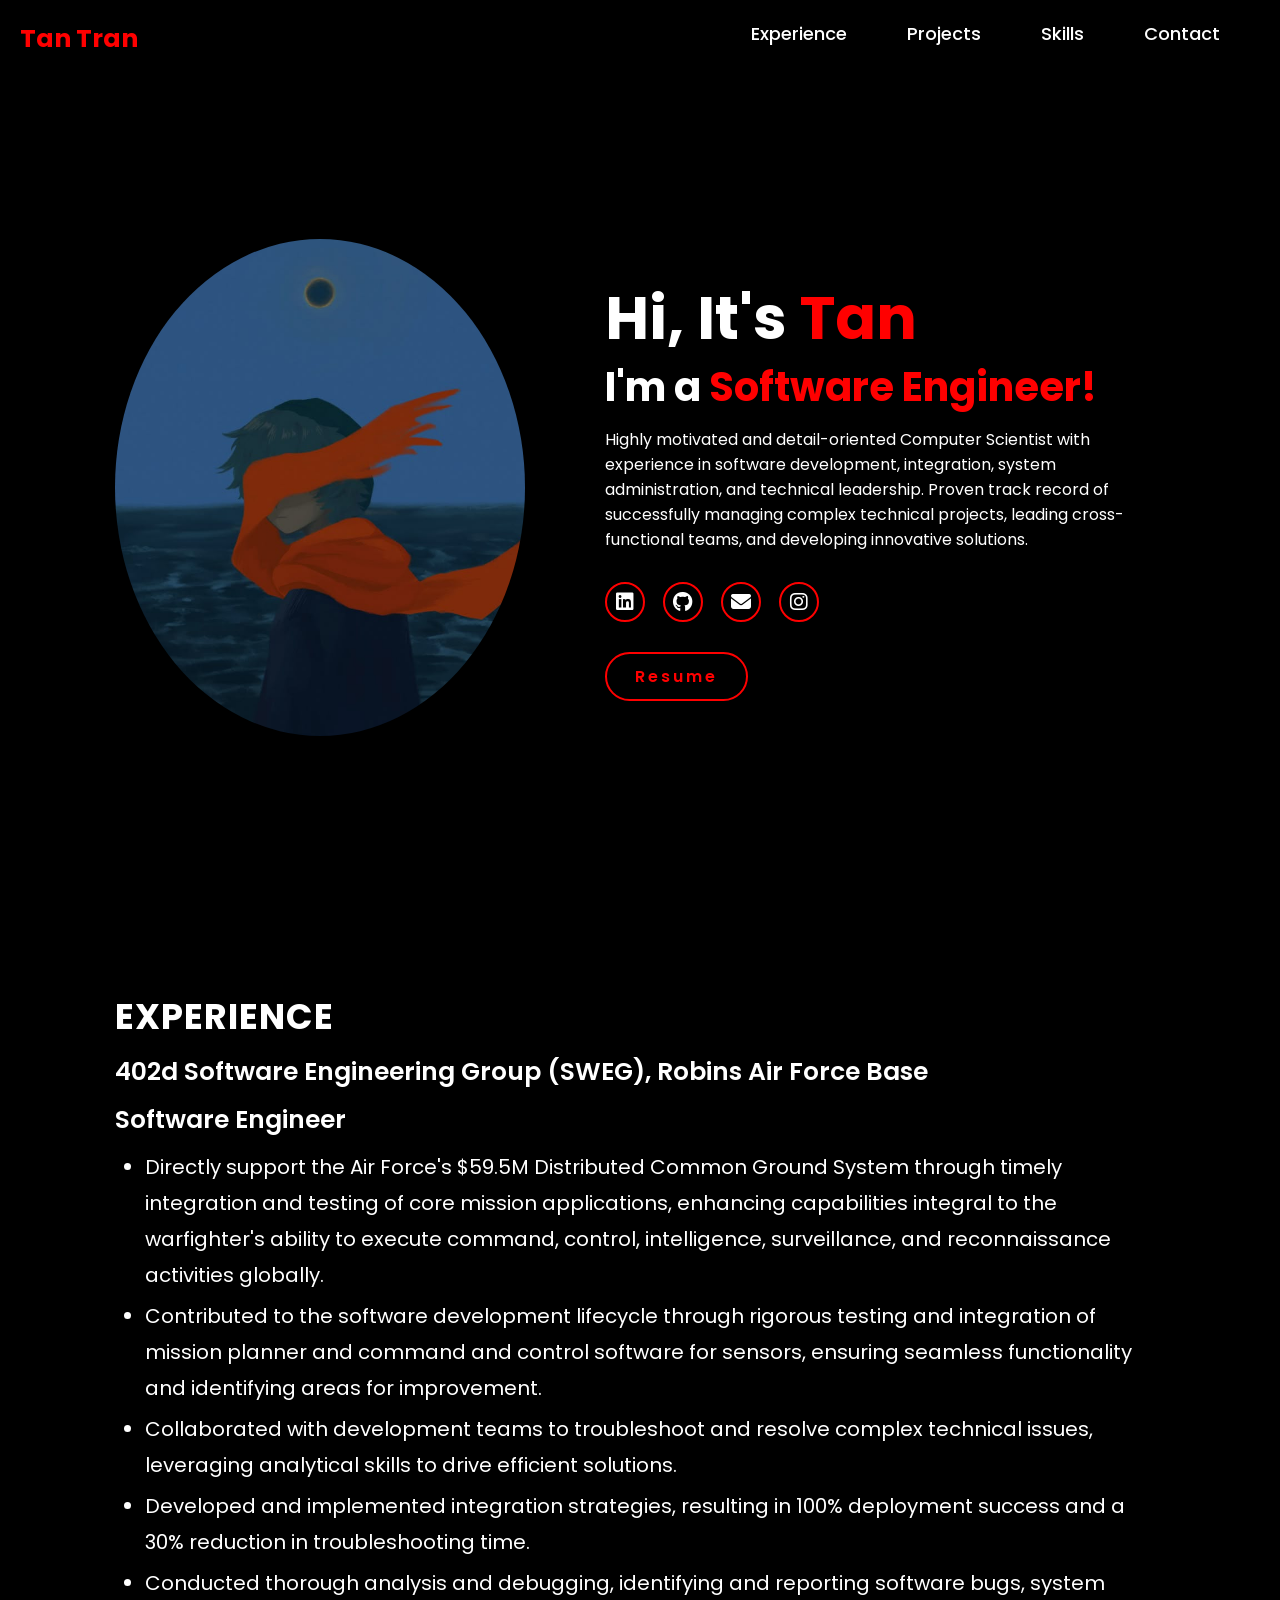
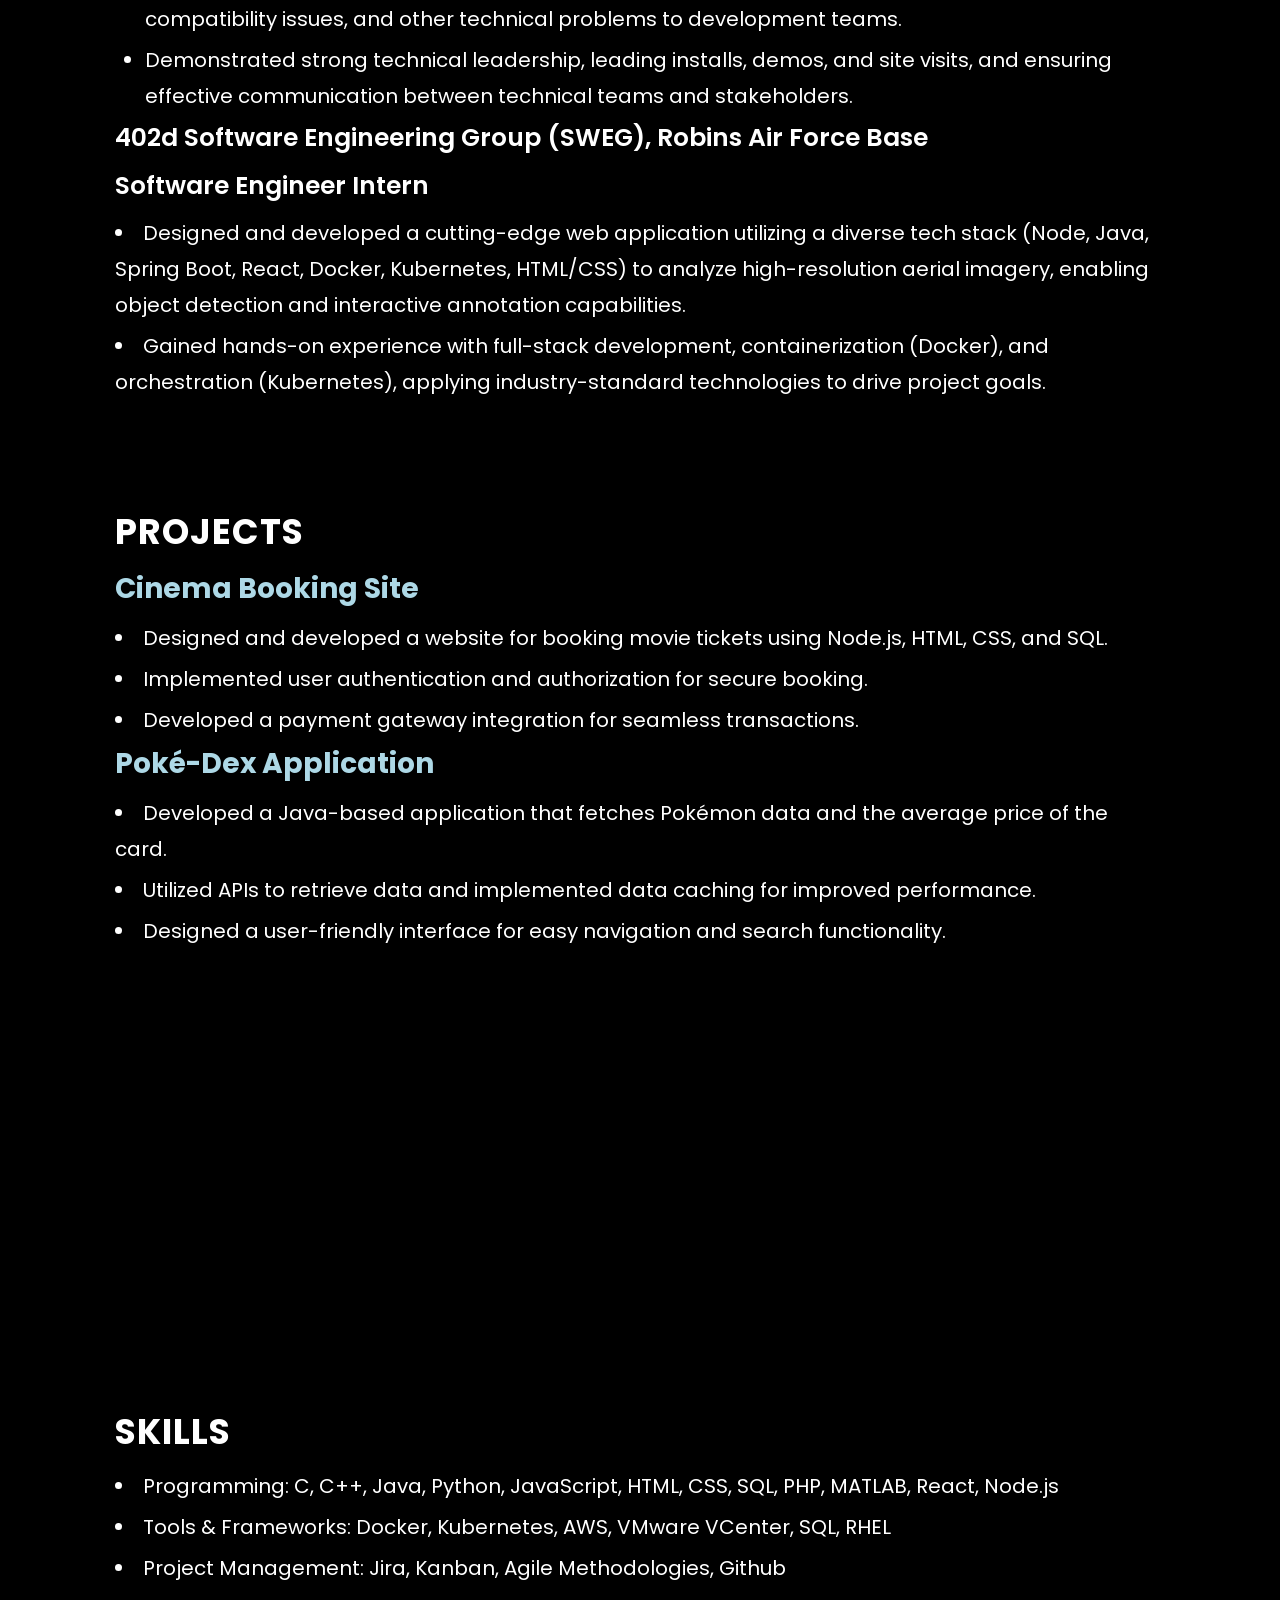
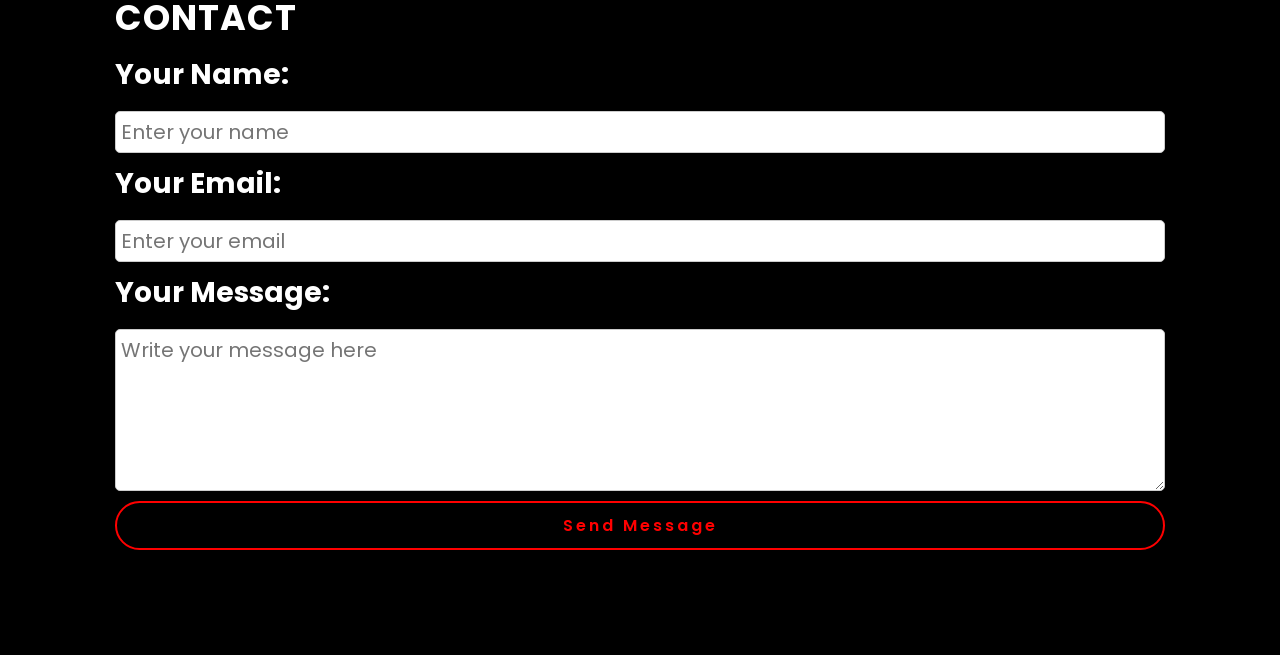
==== index.html @ bfe59639 "Initial commit" ====
<!DOCTYPE html>
<html lang="en">
    <head>
        <meta charset="UTF-8">
        <meta name="viewport" content ="width=device-width, initial-scale=1.0">
        <link rel="stylesheet" href="https://cdnjs.cloudflare.com/ajax/libs/font-awesome/6.5.2/css/all.min.css">
        <link rel="stylesheet" href="style.css">
        <title>Portfolio Website</title>
    </head>
    <body>
        <header>
            <a href="#" class="logo">Tan Tran</a>

            <nav>
                <!--<a href="#home" > Home</a> --> <!-- Home link is not needed as it is the default section -->
                <a href="#experience"  > Experience</a>
                <a href="#projects"  > Projects</a>
                <a href="#skills"  > Skills</a>
                <a href="#skills" > Contact</a> <!-- updated href to point to skills. Change back to contact if you need to go to another page for contact.-->
            </nav>
        </header>
        <section id="home" class="home">
            <!--<div id="logo" class="logo">Tan Tran</div> Separate logo -->
            <div class="home-img">
                <img src="main.jpg" alt="">
            </div>
            <div class="home-content">
                <h1>Hi, It's <span>Tan</span></h1>
                <h3 class="typing-text">I'm a <span></span></h3>
                <p>Highly motivated and detail-oriented Computer Scientist with experience in software development, integration, system administration, and technical 
                    leadership. Proven track record of successfully managing complex technical projects, leading cross-functional teams, and developing 
                    innovative solutions.</p>
                <div class="social-icons">
                    <a href="https://www.linkedin.com/in/tan-tran-65a71a210/" target="_blank"><i class="fa-brands fa-linkedin"></i></a>
                    <a href="https://github.com/Eightoo" target="_blank"><i class="fa-brands fa-github"></i></a>
                    <a href="mailto:ttran6487@gmail.com?subject=Contact%20Me&body=Hi%20Tan,%20I%20would%20like%20to%20connect%20with%20you."><i class="fa-solid fa-envelope"></i></a>
                    <a href="https://www.instagram.com/tantan8o/"><i class="fa-brands fa-instagram"></i></a>
                </div>
                <a href="#C:\Users\Tan\Documents\Projects\website\tanResumeJuly2025.pdf" class="btn" download="tanResumeJuly2025.pdf">Resume</a>
            </div>
        </section>

        <section id="experience">
            <h2>Experience</h2>
            <h4>402d Software Engineering Group (SWEG), Robins Air Force Base</h4>
            <h4>Software Engineer</h4>
            <ul>
                <li>Directly support the Air Force's $59.5M Distributed Common Ground System through timely integration and 
                testing of core mission applications, enhancing capabilities integral to the warfighter's ability to execute 
                command, control, intelligence, surveillance, and reconnaissance activities globally.</li>
                <li>Contributed to the software development lifecycle through rigorous testing and integration of mission planner and command and control software for sensors, ensuring seamless functionality and identifying areas for improvement.</li>
                <li>Collaborated with development teams to troubleshoot and resolve complex technical issues, leveraging analytical skills to drive efficient solutions.</li>
                <li>Developed and implemented integration strategies, resulting in 100% deployment success and a 30% reduction in troubleshooting time. </li>
                <li>Conducted thorough analysis and debugging, identifying and reporting software bugs, system compatibility issues, and other technical problems to development teams.</li>
                <li>Demonstrated strong technical leadership, leading installs, demos, and site visits, and ensuring effective communication between technical teams and stakeholders.</li>
            </ul>
            <h4> 402d Software Engineering Group (SWEG), Robins Air Force Base</h4>
            <h4>Software Engineer Intern</h4>
            <u1>
                <li>Designed and developed a cutting-edge web application utilizing a diverse tech stack (Node, Java, Spring Boot, React, Docker, Kubernetes, HTML/CSS) to analyze high-resolution aerial imagery, enabling object detection and interactive annotation capabilities.</li>
                <!--<li>Implemented features for user interaction, including annotations, marks, and drawings, enhancing the application's functionality and user experience.</li> -->
                <li>Gained hands-on experience with full-stack development, containerization (Docker), and orchestration (Kubernetes), applying industry-standard technologies to drive project goals.</li>
            </u1>
        </section>
        
        <section id="projects">
            <h2>Projects</h2>
            <h4>Cinema Booking Site</h4>
            <u1>
                <li>Designed and developed a website for booking movie tickets using Node.js, HTML, CSS, and SQL.</li>
                <li>Implemented user authentication and authorization for secure booking.</li>
                <li>Developed a payment gateway integration for seamless transactions.</li>
            </u1>

            <h4>Poké-Dex Application</h4>
            <u1>
                <li>Developed a Java-based application that fetches Pokémon data and the average price of the card.</li>
                <li>Utilized APIs to retrieve data and implemented data caching for improved performance.</li>
                <li>Designed a user-friendly interface for easy navigation and search functionality.</li>
            </u1>

        </section>
        
        <section id="skills">
            <h2>Skills</h2>
            <u1>
                <li>Programming: C, C++, Java, Python, JavaScript, HTML, CSS, SQL, PHP, MATLAB, React, Node.js </li>
                <li>Tools & Frameworks: Docker, Kubernetes, AWS, VMware VCenter, SQL, RHEL</li>
                <li>Project Management: Jira, Kanban, Agile Methodologies, Github</li>
            </u1>
            <h2>Contact</h2>
                <form action="https://formspree.io/f/mnnzqzod" method="POST"> <!-- Replace with your Formspree form ID -->
                    <label for="name">Your Name:</label>
                    <input type="text" id="name" name="name" placeholder="Enter your name" required>
            
                    <label for="email">Your Email:</label>
                    <input type="email" id="email" name="email" placeholder="Enter your email" required>
            
                    <label for="message">Your Message:</label>
                    <textarea id="message" name="message" placeholder="Write your message here" rows="5" required></textarea>
            
                    <button type="submit" class="btn">Send Message</button>
                </form>
        </section>

    </body>
</html>
---- style.css ----
@import url('https://fonts.googleapis.com/css2?family=Poppins%3Awght%40100%3B200%3B300%3B400%3B500%3B600&display=swap%27%29%3B');

*{
    margin: 0;
    padding: 0;
    box-sizing: border-box;
    text-decoration: none;
    border: none;
    outline: none;
    font-family: 'Poppins', sans-serif;
}

html{
    font-size: 62.5%;
    scroll-behavior: smooth;
}

body{
    width: 100%;
    height: 100vh;
    overflow-x: hidden;
    background-color: black;
    color:white;
}

header{
    margin-top: 20px;
    position: static;
    top: 0;
    left: 0;
    width: 100%;
    padding: 1rem 9%;
    background-color: transparent;
    filter:drop-shadow(10px);
    display:flex;
    justify-content: space-between;
    align-items: center;
    z-index: 100;
}

.logo{
    font-size: 3rem;
    color: red;
    font-weight: 800;
    cursor: pointer;
    transition: 0.5s ease;
}

.logo:hover{
    transform: scale(1.1);
}

nav {
    position: absolute; /* Positions the nav relative to the page */
    top: 20px; /* Adjusts the vertical position */
    right: 20px; /* Moves the nav to the right of the screen */
    display: flex; /* Aligns navigation links horizontally */
    gap: 2rem; /* Adds spacing between navigation links */
    z-index: 100; /* Ensures the nav stays above other elements */
}


nav a{
    font-size: 1.8rem;
    color: white;
    margin-right: 4rem;
    font-weight: 500;
    transition: 0.3s ease;
    border-bottom: 3px solid transparent;
}

nav a:hover, 
nav a.active{
    color: red;
    border-bottom: 3px solid red;
}

@media(max-width:995px){
    nav{
        position: absolute;;
        display: none;
        top: 0%;
        right: 0;
        width: 40%;
        border-left: 3px solid red;
        border-bottom: 3px solid red;
        border-bottom-left-radius: 2rem;
        padding: 1rem;
        background-color: black;
        border-top: 0.1rem solid black;
    }
    nav.active{
        display:block;
    }

    nav a{
        display:block;
        font-size: 2rem;
        margin: 3rem 0;
    }

    nav a:hover,
    nav a.active{
        padding: 1rem;
        border-radius: 0.5rem;
        border-bottom: 0.5rem solid red;
    }
}

section{
    min-height: 100vh;
    padding: 5rem 9% 5rem;
}

.home {
    display: flex;
    justify-content: center;
    align-items: center;
    gap: 8rem;
    background-color: black;
}

.home .home-content h1{
    font-size: 6rem;
    font-weight: 700;
    line-height: 1.3;
}

span {
    color: red;
}

.home-content h3{
    font-size: 4rem;
    margin-bottom: 1rem;
    font-weight: 700;
}


.home-content p{
    font-size: 1.6rem;
}

.home-img {
    border-radius: 50%;
}

.home-img img{
    position: relative;
    width: 32vw;
    border-radius: 50%;
    box-shadow: red;
    cursor: pointer;
    transition: 0.2s linear;
}

.home-img img:hover{
    
    /*transform: scale(1.1);*/
    font-size: 1.8rem;
    font-weight: 500;
}

.social-icons a{
    display: inline-flex;
    justify-content: center;
    align-items: center;
    width: 4rem;
    height: 4rem;
    background-color: transparent;
    border:0.2rem solid red;
    font-size: 2rem;
    border-radius: 50%;
    margin: 3rem 1.5rem 3rem 0;
    transition: 0.3s ease;
    color: white;
}

.social-icons a:hover{
    color: black;
    transform: scale(1.3) translateY(-5px);
    background-color: red;
    box-shadow: 0 0 25px red;
}

.btn {
    display: inline-block;
    padding: 1rem 2.8rem;
    background-color: black;
    border-radius: 4rem;
    font-size: 1.6rem;
    color: red;
    letter-spacing: 0.3rem;
    font-weight: 600;
    border: 2px solid;
    transition: 0.3s ease;
    cursor: pointer;
}

.btn:hover{
    background-color: red;
    color: black;
    transform: scale3d(1.03);
    box-shadow: 0 0 25px red;
}

.typing-text {
    font-size: 34px;
    font-weight: 600;
    min-width: 280px;
}

.typing-text span{
    position: relative;
}

.typing-text span::before{
    content: "Software Engineer!";
    color: red;
    animation: words 20s infinite;
}

.typing-text span::after{
    content: "";
    background-color: black;
    position: absolute;
    width: calc(100% + 8px);
    height: 100%;
    border-left: 3px solid black;
    right: -8;
    animation: cursor 0.6s infinite;
}

@keyframes cursor{
    to{
        border-left: 3px solid red;
    }
}

@keyframes words{
    0%, 25%{
        content: "Software Engineer!";
    }
    26%, 50%{
        content: "Software Integrator!";
    }
    51%, 75%{
        content: "Test Operator!";
    }
    76%, 100%{
        content: "System administrator!";
    }
}

@media (max-width: 1000px){
    .home {
        gap: 4rem;
    }
}

@media(max-width:995px){
    .home{
        flex-direction: column;
        margin: 5rem 4rem;
    }

    .home .home-content h3{
        font-size: 2.5rem;
    }

    .home-content h1{
        font-size: 5rem;
    }

    .home-img img{
        width:70vw;
        margin-top: 4rem;
    }
}


/* Styling for h2 */
h2 {
    font-size: 3.5rem; /* Adjust font size */
    font-weight: 700; /* Make it bold */
    color: white; /* Text color */
    margin-bottom: 1rem; /* Add spacing below */
    text-transform: uppercase; /* Make text uppercase for emphasis */
    letter-spacing: 0.1rem; /* Add spacing between letters */
}

/* Styling for h4 */
h4 {
    font-size: 2.5rem; /* Adjust font size */
    font-weight: 600; /* Slightly less bold than h2 */
    color: white; /* Text color */
    margin-bottom: 1rem; /* Add spacing below */
}

/* Styling for ul */
ul {
    list-style-type: disc; /* Adds bullet points */
    margin-left: 2rem; /* Indents the list */
    margin-top: 1rem; /* Adds spacing above the list */
    color: white; /* Sets text color */
    padding-left: 1rem; /* Adds padding for better alignment */
}

/* Styling for li */
li {
    font-size: 2.0rem; /* Adjust font size */
    line-height: 1.8; /* Adds spacing between list items */
    margin-bottom: 0.5rem; /* Adds spacing below each item */
}

/* Styling for h4 in the projects section */
#projects h4 {
    font-size: 2.8rem; /* Adjust font size */
    font-weight: 700; /* Make it bold */
    color: lightblue; /* Change text color */
    margin-bottom: 1rem; /* Add spacing below */
}

/* Styling for ul in the projects section */
#projects ul {
    list-style-type: square; /* Use square bullet points */
    margin-left: 2rem; /* Indent the list */
    margin-top: 1rem; /* Add spacing above the list */
    color: lightblue; /* Change text color */
    padding-left: 1rem; /* Add padding for better alignment */
}

/* Styling for li in the projects section */
#projects ul li {
    font-size: 1.6rem; /* Adjust font size */
    line-height: 1.8; /* Add spacing between list items */
    margin-bottom: 0.5rem; /* Add spacing below each item */
}

/* Styling for the Contact Me section */
#contact {
    margin: 2rem auto;
    padding: 2rem;
    max-width: 600px;
    color: white;
    text-align: center;
}

form {
    display: flex;
    flex-direction: column;
    gap: 1rem;
}

label {
    font-size: 2.8rem;
    font-weight: bold;
    margin-bottom: 0.5rem;
}

input, textarea {
    font-size: 2rem;
    padding: 0.5rem;
    border: 1px solid #ccc;
    border-radius: 5px;
    width: 100%;
}

button {
    font-size: 1.8rem;
    padding: 0.7rem;
    background-color: red;
    color: white;
    border: none;
    border-radius: 5px;
    cursor: pointer;
    transition: background-color 0.3s ease;
}

button:hover {
    background-color: darkred;
}

.logo {
    position: absolute;
    top: 20px; /* Adjust as needed */
    left: 20px; /* Adjust as needed */
    font-size: 2.5rem; /* Adjust font size */
    font-weight: bold;
    color: red; /* Adjust color */
    z-index: 100; /* Ensure it stays above other elements */
}
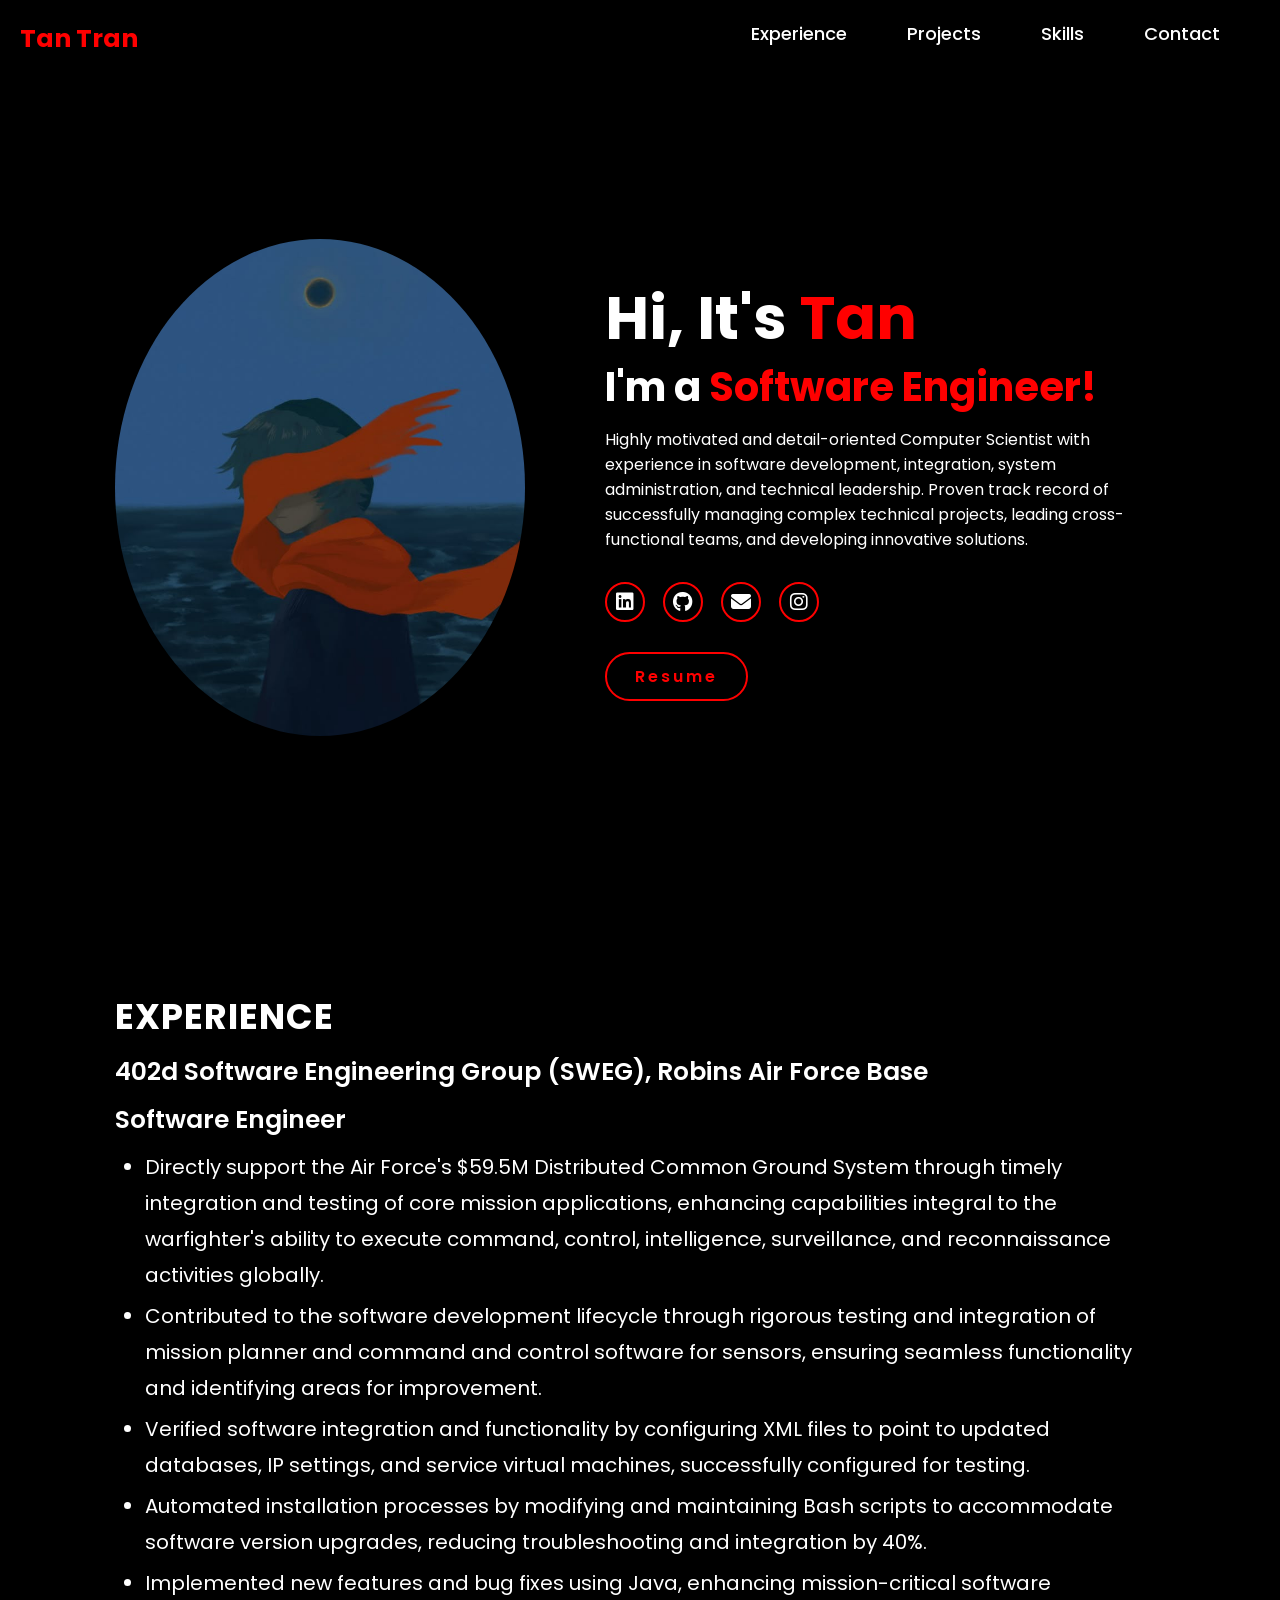
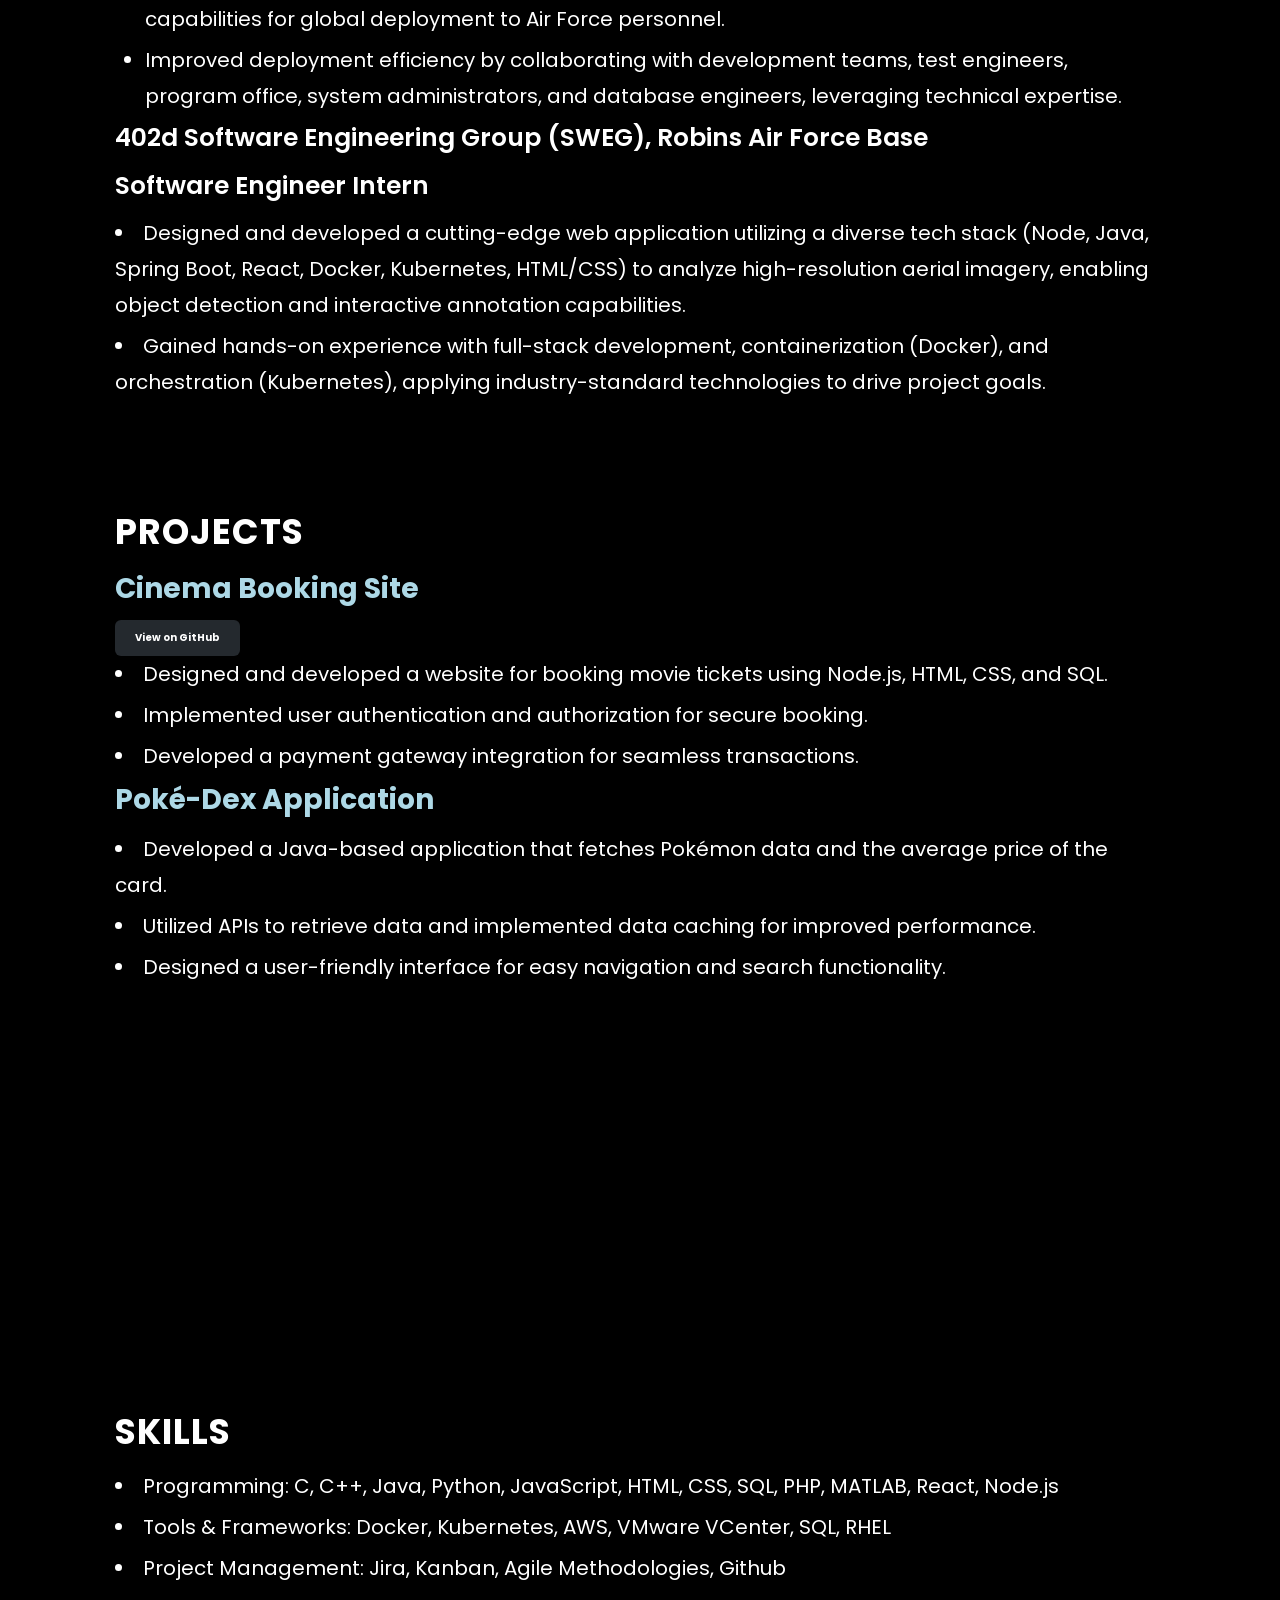
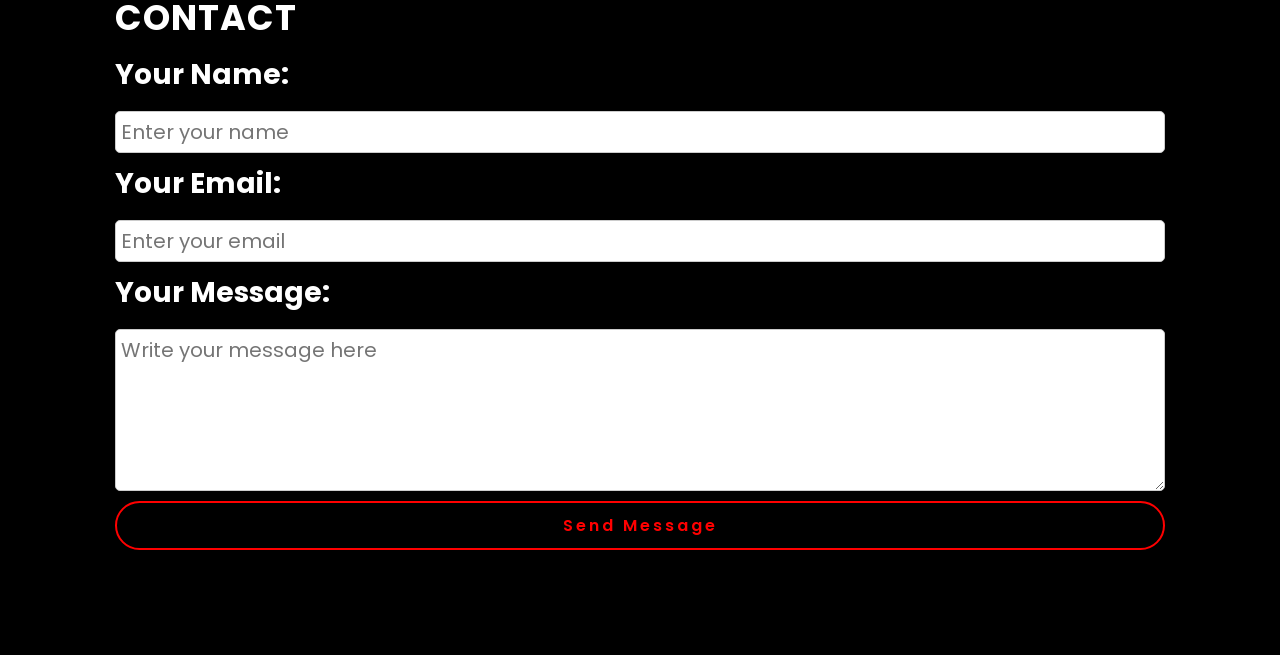
==== commit 06e1e0c3: "Added GitHub button to project section and updated description of experience" ====
--- a/index.html
+++ b/index.html
@@ -49,10 +49,10 @@
                 testing of core mission applications, enhancing capabilities integral to the warfighter's ability to execute 
                 command, control, intelligence, surveillance, and reconnaissance activities globally.</li>
                 <li>Contributed to the software development lifecycle through rigorous testing and integration of mission planner and command and control software for sensors, ensuring seamless functionality and identifying areas for improvement.</li>
-                <li>Collaborated with development teams to troubleshoot and resolve complex technical issues, leveraging analytical skills to drive efficient solutions.</li>
-                <li>Developed and implemented integration strategies, resulting in 100% deployment success and a 30% reduction in troubleshooting time. </li>
-                <li>Conducted thorough analysis and debugging, identifying and reporting software bugs, system compatibility issues, and other technical problems to development teams.</li>
-                <li>Demonstrated strong technical leadership, leading installs, demos, and site visits, and ensuring effective communication between technical teams and stakeholders.</li>
+                <li>Verified software integration and functionality by configuring XML files to point to updated databases, IP settings, and service virtual machines, successfully configured for testing.</li>
+                <li>Automated installation processes by modifying and maintaining Bash scripts to accommodate software version upgrades, reducing troubleshooting and integration by 40%. </li>
+                <li>Implemented new features and bug fixes using Java, enhancing mission-critical software capabilities for global deployment to Air Force personnel.</li>
+                <li>Improved deployment efficiency by collaborating with development teams, test engineers, program office, system administrators, and database engineers, leveraging technical expertise.</li>
             </ul>
             <h4> 402d Software Engineering Group (SWEG), Robins Air Force Base</h4>
             <h4>Software Engineer Intern</h4>
@@ -66,6 +66,7 @@
         <section id="projects">
             <h2>Projects</h2>
             <h4>Cinema Booking Site</h4>
+            <a href="https://github.com/Eightoo/TeamC1" target="_blank" class="github-button">View on GitHub</a>
             <u1>
                 <li>Designed and developed a website for booking movie tickets using Node.js, HTML, CSS, and SQL.</li>
                 <li>Implemented user authentication and authorization for secure booking.</li>
--- a/style.css
+++ b/style.css
@@ -389,4 +389,19 @@
     font-weight: bold;
     color: red; /* Adjust color */
     z-index: 100; /* Ensure it stays above other elements */
-}+}
+
+.github-button { /*Github button styliong*/
+  display: inline-block;
+  padding: 10px 20px;
+  background-color: #24292e;
+  color: white;
+  text-decoration: none;
+  border-radius: 6px;
+  font-weight: bold;
+  transition: background-color 0.3s ease;
+}
+
+.github-button:hover {
+  background-color: #444c56;
+}
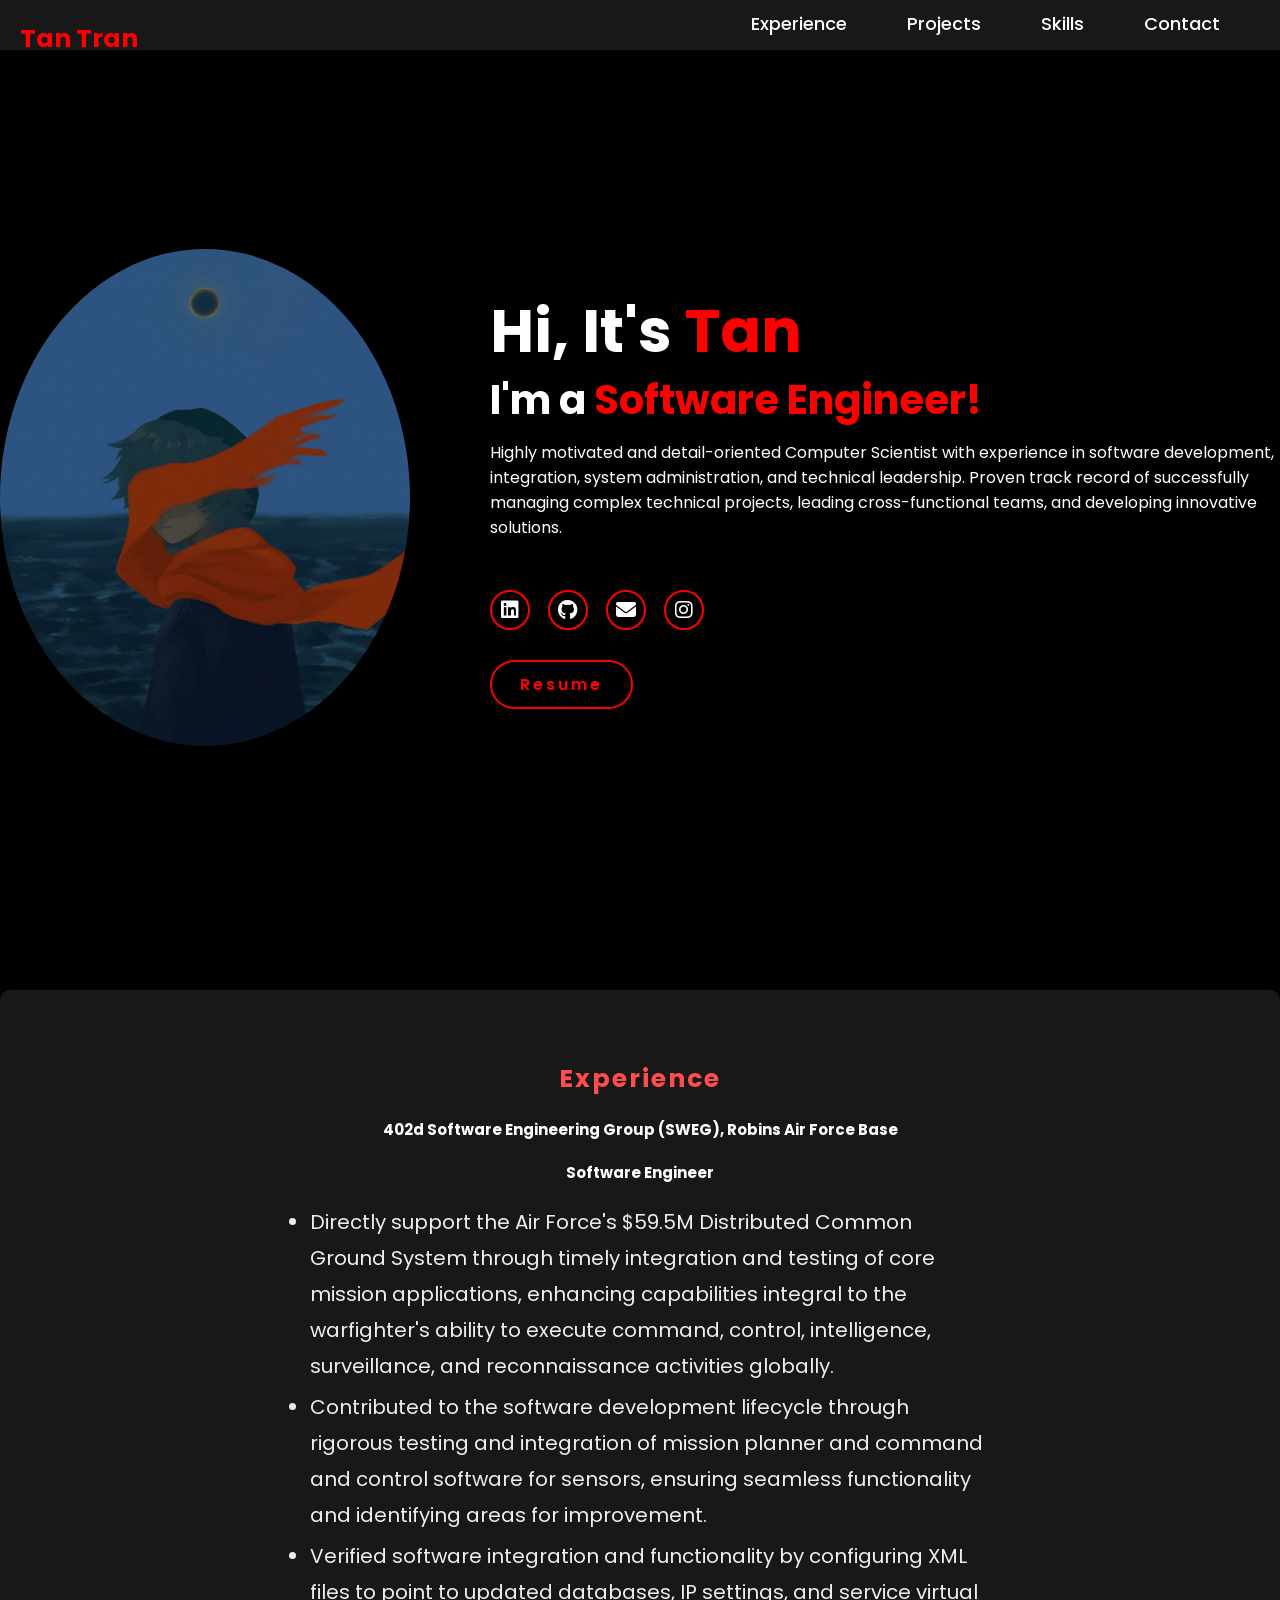
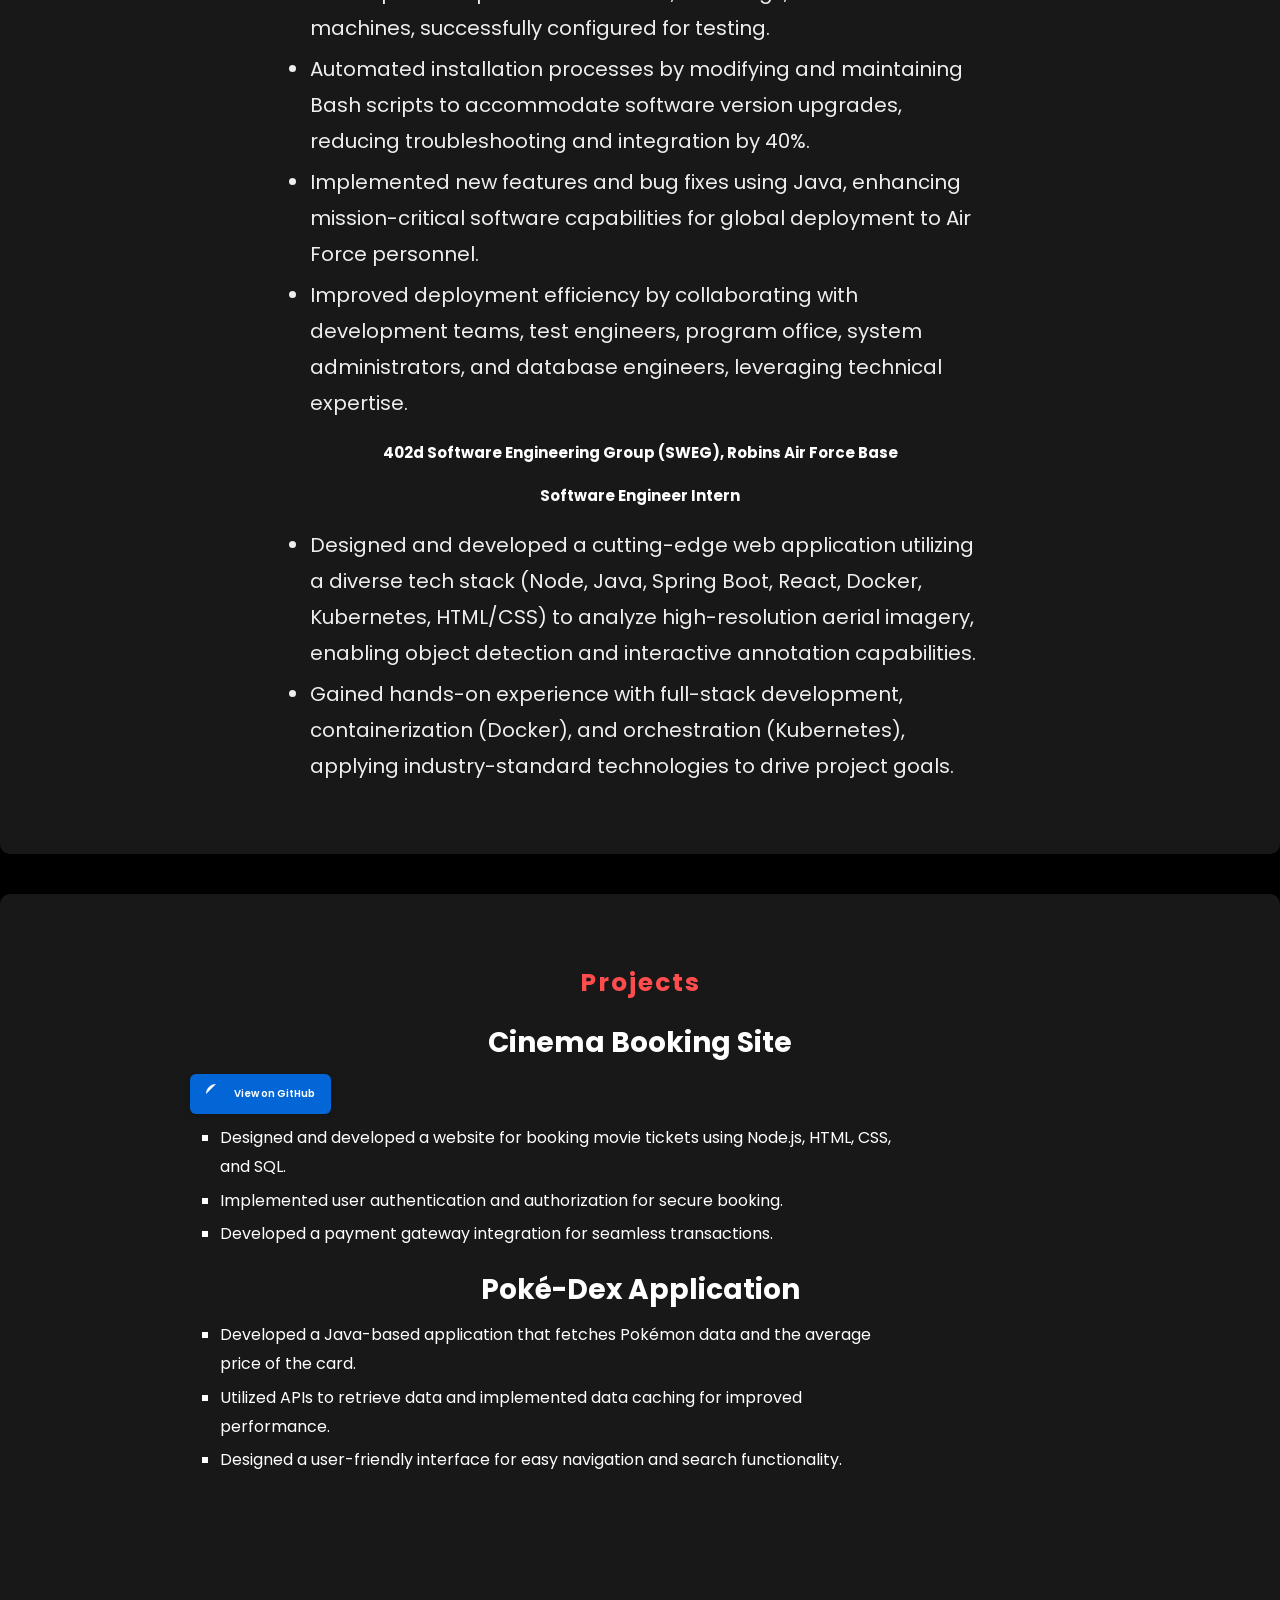
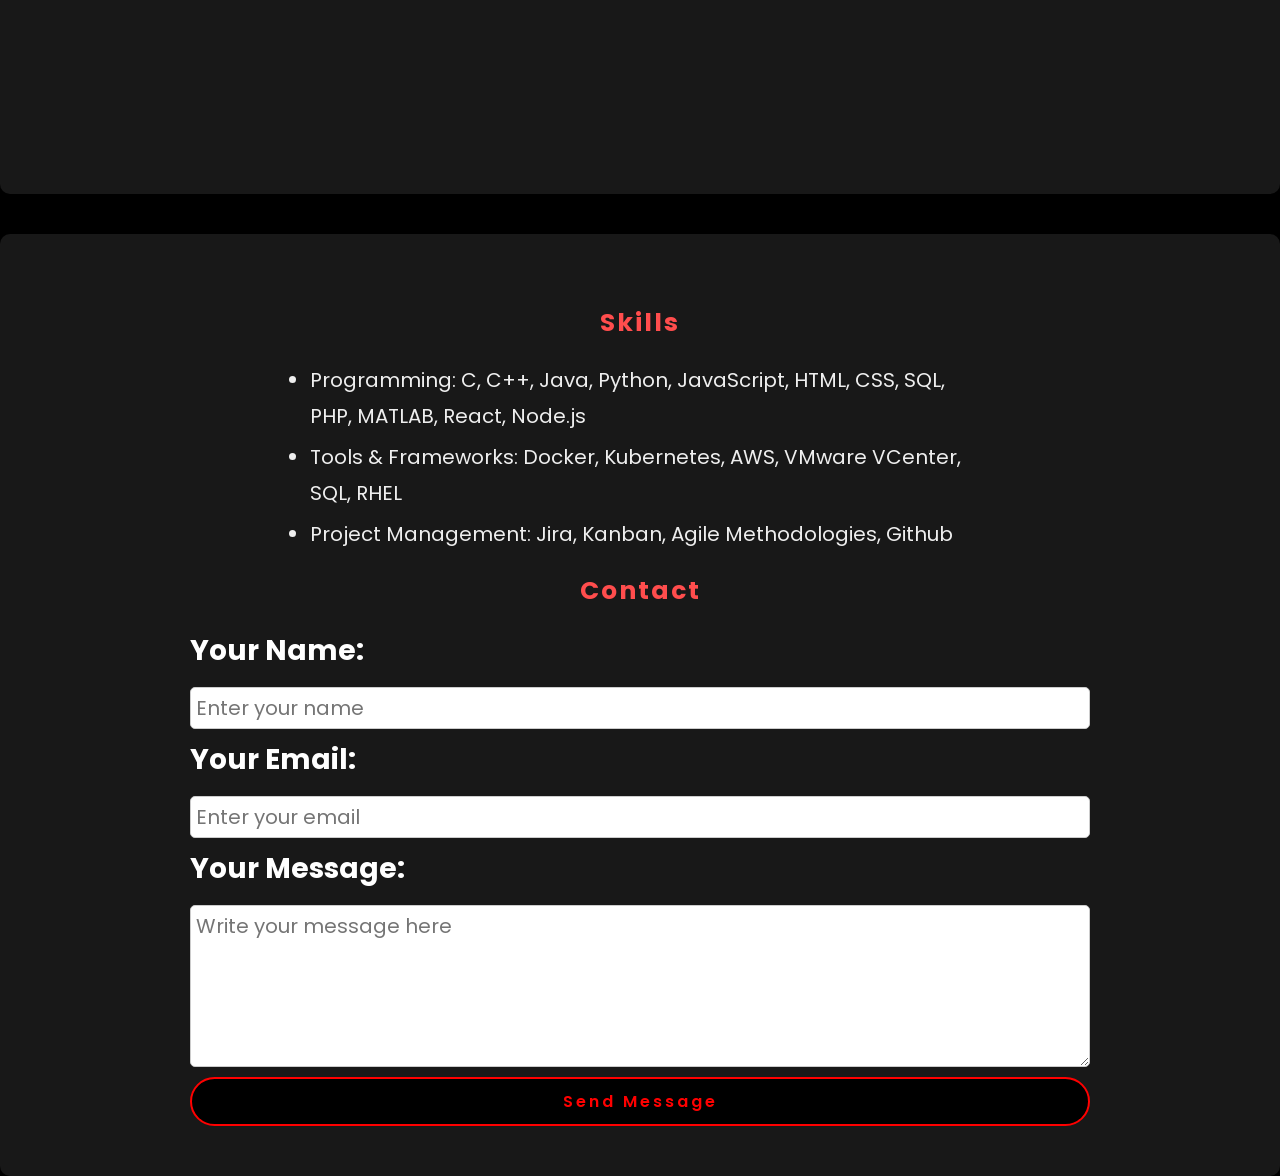
==== commit 0be72050: "Improved layout and styling" ====
--- a/index.html
+++ b/index.html
@@ -5,6 +5,7 @@
         <meta name="viewport" content ="width=device-width, initial-scale=1.0">
         <link rel="stylesheet" href="https://cdnjs.cloudflare.com/ajax/libs/font-awesome/6.5.2/css/all.min.css">
         <link rel="stylesheet" href="style.css">
+        <link href="https://fonts.googleapis.com/css?family=Roboto:400,700&display=swap" rel="stylesheet">
         <title>Portfolio Website</title>
     </head>
     <body>
@@ -41,68 +42,74 @@
         </section>
 
         <section id="experience">
-            <h2>Experience</h2>
-            <h4>402d Software Engineering Group (SWEG), Robins Air Force Base</h4>
-            <h4>Software Engineer</h4>
-            <ul>
-                <li>Directly support the Air Force's $59.5M Distributed Common Ground System through timely integration and 
+            <div class="container">
+                <h2>Experience</h2>
+                <h4>402d Software Engineering Group (SWEG), Robins Air Force Base</h4>
+                <h4>Software Engineer</h4>
+                <ul>
+                    <li>Directly support the Air Force's $59.5M Distributed Common Ground System through timely integration and 
                 testing of core mission applications, enhancing capabilities integral to the warfighter's ability to execute 
                 command, control, intelligence, surveillance, and reconnaissance activities globally.</li>
-                <li>Contributed to the software development lifecycle through rigorous testing and integration of mission planner and command and control software for sensors, ensuring seamless functionality and identifying areas for improvement.</li>
-                <li>Verified software integration and functionality by configuring XML files to point to updated databases, IP settings, and service virtual machines, successfully configured for testing.</li>
-                <li>Automated installation processes by modifying and maintaining Bash scripts to accommodate software version upgrades, reducing troubleshooting and integration by 40%. </li>
-                <li>Implemented new features and bug fixes using Java, enhancing mission-critical software capabilities for global deployment to Air Force personnel.</li>
-                <li>Improved deployment efficiency by collaborating with development teams, test engineers, program office, system administrators, and database engineers, leveraging technical expertise.</li>
-            </ul>
-            <h4> 402d Software Engineering Group (SWEG), Robins Air Force Base</h4>
-            <h4>Software Engineer Intern</h4>
-            <u1>
-                <li>Designed and developed a cutting-edge web application utilizing a diverse tech stack (Node, Java, Spring Boot, React, Docker, Kubernetes, HTML/CSS) to analyze high-resolution aerial imagery, enabling object detection and interactive annotation capabilities.</li>
-                <!--<li>Implemented features for user interaction, including annotations, marks, and drawings, enhancing the application's functionality and user experience.</li> -->
-                <li>Gained hands-on experience with full-stack development, containerization (Docker), and orchestration (Kubernetes), applying industry-standard technologies to drive project goals.</li>
-            </u1>
+                    <li>Contributed to the software development lifecycle through rigorous testing and integration of mission planner and command and control software for sensors, ensuring seamless functionality and identifying areas for improvement.</li>
+                    <li>Verified software integration and functionality by configuring XML files to point to updated databases, IP settings, and service virtual machines, successfully configured for testing.</li>
+                    <li>Automated installation processes by modifying and maintaining Bash scripts to accommodate software version upgrades, reducing troubleshooting and integration by 40%. </li>
+                    <li>Implemented new features and bug fixes using Java, enhancing mission-critical software capabilities for global deployment to Air Force personnel.</li>
+                    <li>Improved deployment efficiency by collaborating with development teams, test engineers, program office, system administrators, and database engineers, leveraging technical expertise.</li>
+                </ul>
+                <h4>402d Software Engineering Group (SWEG), Robins Air Force Base</h4>
+                <h4>Software Engineer Intern</h4>
+                <ul>
+                    <li>Designed and developed a cutting-edge web application utilizing a diverse tech stack (Node, Java, Spring Boot, React, Docker, Kubernetes, HTML/CSS) to analyze high-resolution aerial imagery, enabling object detection and interactive annotation capabilities.</li>
+                    <!--<li>Implemented features for user interaction, including annotations, marks, and drawings, enhancing the application's functionality and user experience.</li> -->
+                    <li>Gained hands-on experience with full-stack development, containerization (Docker), and orchestration (Kubernetes), applying industry-standard technologies to drive project goals.</li>
+                </ul>
+            </div>
         </section>
         
         <section id="projects">
-            <h2>Projects</h2>
-            <h4>Cinema Booking Site</h4>
-            <a href="https://github.com/Eightoo/TeamC1" target="_blank" class="github-button">View on GitHub</a>
-            <u1>
-                <li>Designed and developed a website for booking movie tickets using Node.js, HTML, CSS, and SQL.</li>
-                <li>Implemented user authentication and authorization for secure booking.</li>
-                <li>Developed a payment gateway integration for seamless transactions.</li>
-            </u1>
+            <div class="container">
+                <h2>Projects</h2>
+                <h4>Cinema Booking Site</h4>
+                    <a href="https://github.com/Eightoo/TeamC1" target="_blank" class="github-btn">
+                    <svg class="github-icon" xmlns="http://www.w3.org/2000/svg" width="20" height="20" fill="currentColor" viewBox="0 0 16 16">
+                    <path d="M8 0C3.58 0 0 3.58 0 8c0 3.54... (icon truncated)" />
+                    </svg>
+                    View on GitHub
+                    </a>
+                <ul>
+                    <li>Designed and developed a website for booking movie tickets using Node.js, HTML, CSS, and SQL.</li>
+                    <li>Implemented user authentication and authorization for secure booking.</li>
+                    <li>Developed a payment gateway integration for seamless transactions.</li>
+                </ul>
 
-            <h4>Poké-Dex Application</h4>
-            <u1>
-                <li>Developed a Java-based application that fetches Pokémon data and the average price of the card.</li>
-                <li>Utilized APIs to retrieve data and implemented data caching for improved performance.</li>
-                <li>Designed a user-friendly interface for easy navigation and search functionality.</li>
-            </u1>
+                <h4>Poké-Dex Application</h4>
+                <ul>
+                    <li>Developed a Java-based application that fetches Pokémon data and the average price of the card.</li>
+                    <li>Utilized APIs to retrieve data and implemented data caching for improved performance.</li>
+                    <li>Designed a user-friendly interface for easy navigation and search functionality.</li>
+                </ul>
+                </div>
+        </section>
 
-        </section>
-        
         <section id="skills">
+            <div class="container">
             <h2>Skills</h2>
-            <u1>
+            <ul>
                 <li>Programming: C, C++, Java, Python, JavaScript, HTML, CSS, SQL, PHP, MATLAB, React, Node.js </li>
                 <li>Tools & Frameworks: Docker, Kubernetes, AWS, VMware VCenter, SQL, RHEL</li>
                 <li>Project Management: Jira, Kanban, Agile Methodologies, Github</li>
-            </u1>
+            </ul>
             <h2>Contact</h2>
                 <form action="https://formspree.io/f/mnnzqzod" method="POST"> <!-- Replace with your Formspree form ID -->
-                    <label for="name">Your Name:</label>
-                    <input type="text" id="name" name="name" placeholder="Enter your name" required>
-            
-                    <label for="email">Your Email:</label>
-                    <input type="email" id="email" name="email" placeholder="Enter your email" required>
-            
-                    <label for="message">Your Message:</label>
-                    <textarea id="message" name="message" placeholder="Write your message here" rows="5" required></textarea>
-            
-                    <button type="submit" class="btn">Send Message</button>
+                <label for="name">Your Name:</label>
+                <input type="text" id="name" name="name" placeholder="Enter your name" required>
+                <label for="email">Your Email:</label>
+                <input type="email" id="email" name="email" placeholder="Enter your email" required>
+                <label for="message">Your Message:</label>
+                <textarea id="message" name="message" placeholder="Write your message here" rows="5" required></textarea>
+                <button type="submit" class="btn">Send Message</button>
                 </form>
+            </div>
         </section>
-
     </body>
 </html>
--- a/style.css
+++ b/style.css
@@ -21,21 +21,15 @@
     overflow-x: hidden;
     background-color: black;
     color:white;
-}
-
-header{
-    margin-top: 20px;
-    position: static;
+    font-family: 'Roboto', Arial, sans-serif;
+}
+
+header {
+    position: sticky;
     top: 0;
-    left: 0;
-    width: 100%;
-    padding: 1rem 9%;
-    background-color: transparent;
-    filter:drop-shadow(10px);
-    display:flex;
-    justify-content: space-between;
-    align-items: center;
-    z-index: 100;
+    background: #181818;
+    z-index: 1000;
+    box-shadow: 0 2px 8px rgba(0,0,0,0.2);
 }
 
 .logo{
@@ -51,12 +45,10 @@
 }
 
 nav {
-    position: absolute; /* Positions the nav relative to the page */
-    top: 20px; /* Adjusts the vertical position */
-    right: 20px; /* Moves the nav to the right of the screen */
-    display: flex; /* Aligns navigation links horizontally */
-    gap: 2rem; /* Adds spacing between navigation links */
-    z-index: 100; /* Ensures the nav stays above other elements */
+    display: flex;
+    justify-content: flex-end;
+    gap: 2rem;
+    padding: 1rem 2rem;
 }
 
 
@@ -69,10 +61,8 @@
     border-bottom: 3px solid transparent;
 }
 
-nav a:hover, 
-nav a.active{
-    color: red;
-    border-bottom: 3px solid red;
+nav a:hover {
+    color: #ff4d4d;
 }
 
 @media(max-width:995px){
@@ -139,6 +129,7 @@
 
 .home-content p{
     font-size: 1.6rem;
+    margin-bottom: 2rem;
 }
 
 .home-img {
@@ -281,29 +272,31 @@
 
 /* Styling for h2 */
 h2 {
-    font-size: 3.5rem; /* Adjust font size */
-    font-weight: 700; /* Make it bold */
-    color: white; /* Text color */
-    margin-bottom: 1rem; /* Add spacing below */
-    text-transform: uppercase; /* Make text uppercase for emphasis */
-    letter-spacing: 0.1rem; /* Add spacing between letters */
-}
-
+    font-size: 2.5rem;
+    color: #ff4d4d;
+    margin-top: 2rem;
+    margin-bottom: 2rem;
+    letter-spacing: 2px;
+    text-align: center;
+}
 /* Styling for h4 */
 h4 {
-    font-size: 2.5rem; /* Adjust font size */
-    font-weight: 600; /* Slightly less bold than h2 */
-    color: white; /* Text color */
-    margin-bottom: 1rem; /* Add spacing below */
+    font-size: 1.5rem;
+    color: #fff;
+    margin-top: 2rem;
+    margin-bottom: 2rem;
+    text-align: center;
 }
 
 /* Styling for ul */
 ul {
-    list-style-type: disc; /* Adds bullet points */
-    margin-left: 2rem; /* Indents the list */
-    margin-top: 1rem; /* Adds spacing above the list */
-    color: white; /* Sets text color */
-    padding-left: 1rem; /* Adds padding for better alignment */
+    margin: 0 auto 2rem auto;
+    padding-left: 2rem;
+    max-width: 700px;
+    color: #eee;
+    font-size: 1.1rem;
+    line-height: 1.7;
+    margin-bottom: 2rem;
 }
 
 /* Styling for li */
@@ -317,7 +310,7 @@
 #projects h4 {
     font-size: 2.8rem; /* Adjust font size */
     font-weight: 700; /* Make it bold */
-    color: lightblue; /* Change text color */
+    color: white; /* Change text color */
     margin-bottom: 1rem; /* Add spacing below */
 }
 
@@ -326,7 +319,7 @@
     list-style-type: square; /* Use square bullet points */
     margin-left: 2rem; /* Indent the list */
     margin-top: 1rem; /* Add spacing above the list */
-    color: lightblue; /* Change text color */
+    color: white; /* Change text color */
     padding-left: 1rem; /* Add padding for better alignment */
 }
 
@@ -391,17 +384,39 @@
     z-index: 100; /* Ensure it stays above other elements */
 }
 
-.github-button { /*Github button styliong*/
-  display: inline-block;
-  padding: 10px 20px;
-  background-color: #24292e;
-  color: white;
+.github-btn { /* GitHub button styling */
+  display: inline-flex;
+  align-items: center;
+  gap: 8px;
+  padding: 10px 16px;
+  background-color: #0366d6;
+  color: #fff;
   text-decoration: none;
+  font-weight: 600;
   border-radius: 6px;
-  font-weight: bold;
-  transition: background-color 0.3s ease;
-}
-
-.github-button:hover {
-  background-color: #444c56;
-}
+  box-shadow: 0 2px 6px rgba(0,0,0,0.15);
+  transition: background-color 0.3s ease, transform 0.2s ease;
+}
+
+.github-btn:hover {
+  background-color: #0356b6;
+  transform: translateY(-2px);
+}
+
+.github-icon {
+  fill: currentColor;
+}
+
+section {
+    padding: 5rem 0;         /* More space inside the section */
+    margin-bottom: 4rem;     /* More space between sections */
+    background: rgba(30, 30, 30, 0.8);
+    border-radius: 1rem;
+    box-shadow: 0 2px 16px rgba(0,0,0,0.15);
+}
+
+.container {
+    width: 90%;
+    max-width: 900px;
+    margin: 0 auto;
+}
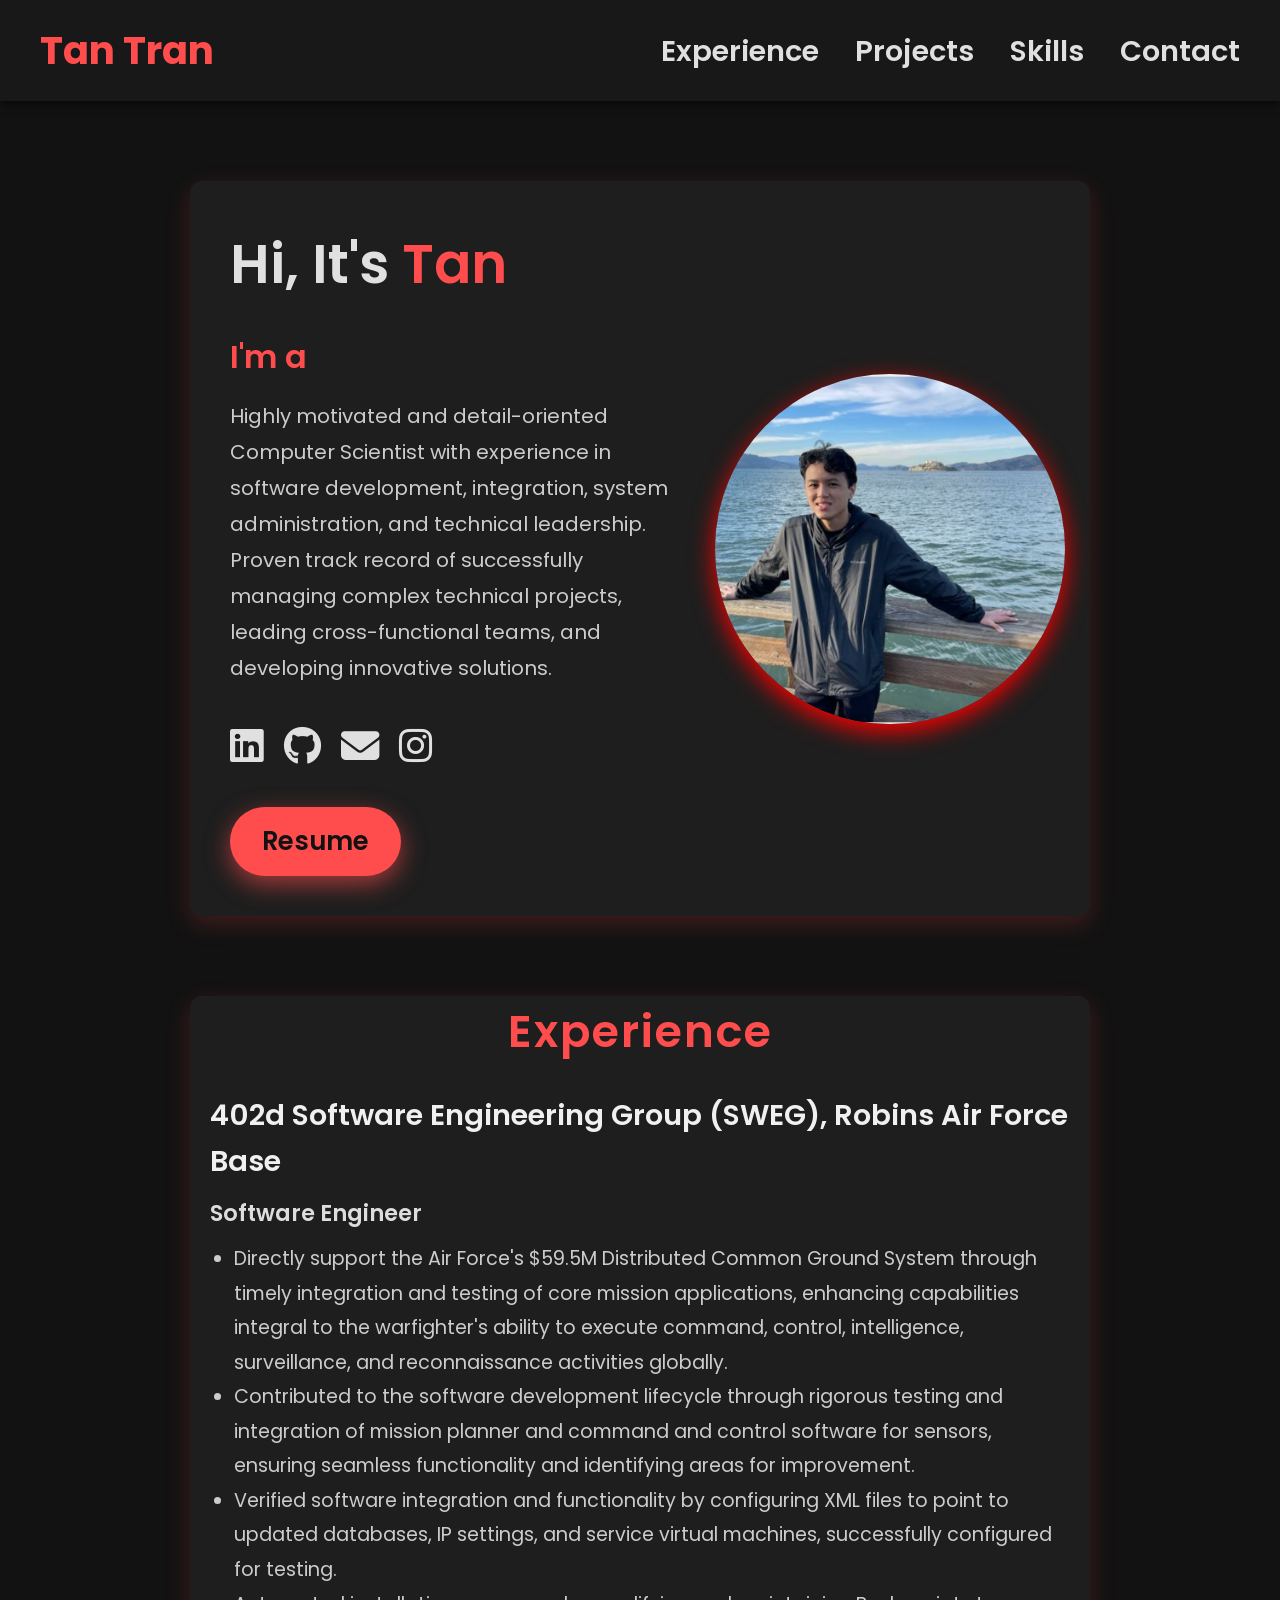
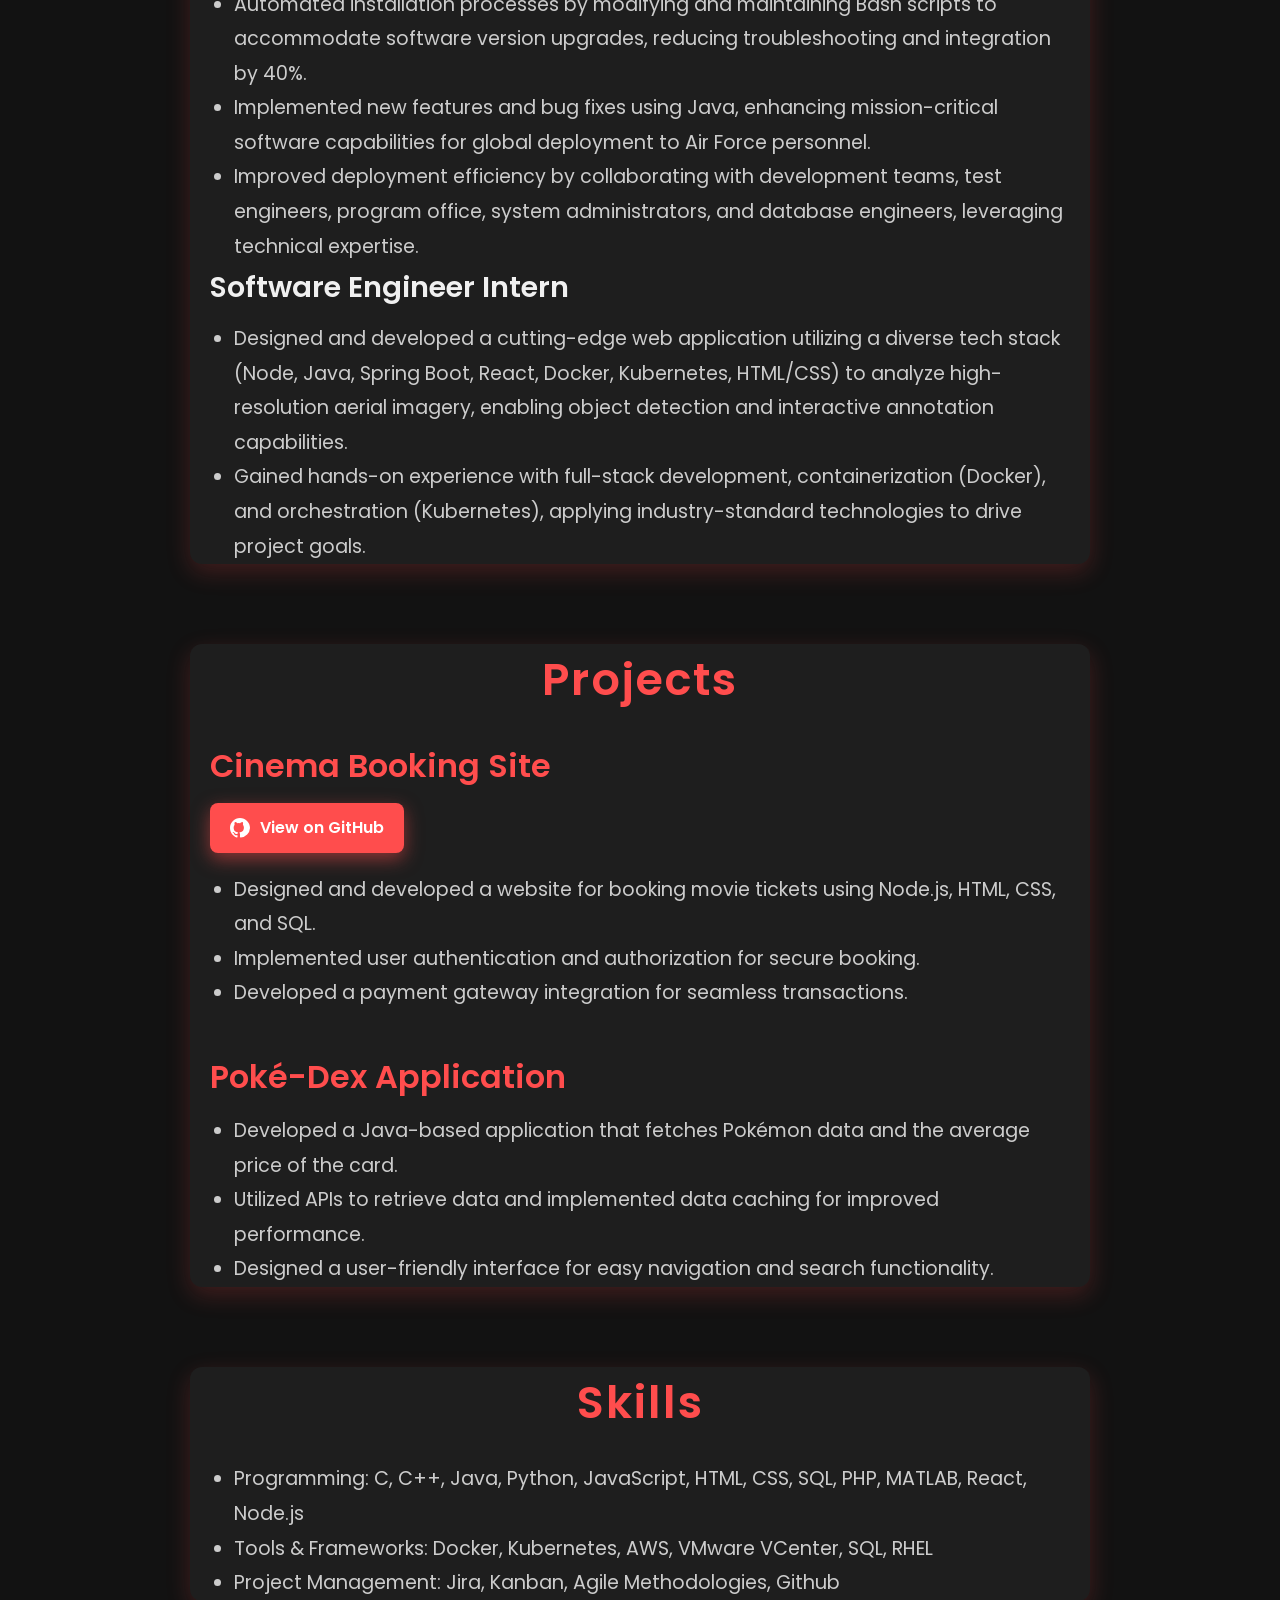
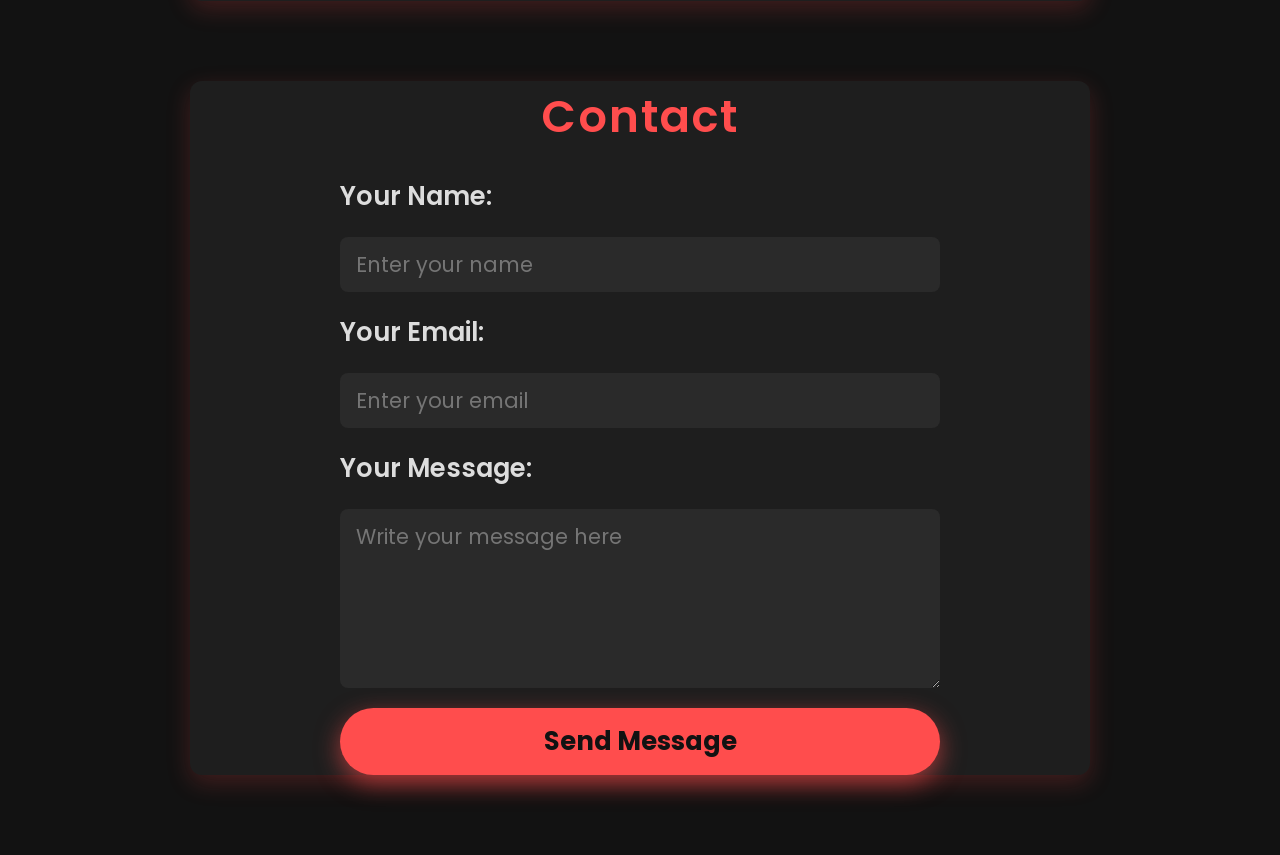
==== commit f92746a5: "Initial commit with redesigned portfolio" ====
--- a/index.html
+++ b/index.html
@@ -1,115 +1,272 @@
 <!DOCTYPE html>
 <html lang="en">
-    <head>
-        <meta charset="UTF-8">
-        <meta name="viewport" content ="width=device-width, initial-scale=1.0">
-        <link rel="stylesheet" href="https://cdnjs.cloudflare.com/ajax/libs/font-awesome/6.5.2/css/all.min.css">
-        <link rel="stylesheet" href="style.css">
-        <link href="https://fonts.googleapis.com/css?family=Roboto:400,700&display=swap" rel="stylesheet">
-        <title>Portfolio Website</title>
-    </head>
-    <body>
-        <header>
-            <a href="#" class="logo">Tan Tran</a>
-
-            <nav>
-                <!--<a href="#home" > Home</a> --> <!-- Home link is not needed as it is the default section -->
-                <a href="#experience"  > Experience</a>
-                <a href="#projects"  > Projects</a>
-                <a href="#skills"  > Skills</a>
-                <a href="#skills" > Contact</a> <!-- updated href to point to skills. Change back to contact if you need to go to another page for contact.-->
-            </nav>
-        </header>
-        <section id="home" class="home">
-            <!--<div id="logo" class="logo">Tan Tran</div> Separate logo -->
-            <div class="home-img">
-                <img src="main.jpg" alt="">
-            </div>
-            <div class="home-content">
-                <h1>Hi, It's <span>Tan</span></h1>
-                <h3 class="typing-text">I'm a <span></span></h3>
-                <p>Highly motivated and detail-oriented Computer Scientist with experience in software development, integration, system administration, and technical 
-                    leadership. Proven track record of successfully managing complex technical projects, leading cross-functional teams, and developing 
-                    innovative solutions.</p>
-                <div class="social-icons">
-                    <a href="https://www.linkedin.com/in/tan-tran-65a71a210/" target="_blank"><i class="fa-brands fa-linkedin"></i></a>
-                    <a href="https://github.com/Eightoo" target="_blank"><i class="fa-brands fa-github"></i></a>
-                    <a href="mailto:ttran6487@gmail.com?subject=Contact%20Me&body=Hi%20Tan,%20I%20would%20like%20to%20connect%20with%20you."><i class="fa-solid fa-envelope"></i></a>
-                    <a href="https://www.instagram.com/tantan8o/"><i class="fa-brands fa-instagram"></i></a>
-                </div>
-                <a href="#C:\Users\Tan\Documents\Projects\website\tanResumeJuly2025.pdf" class="btn" download="tanResumeJuly2025.pdf">Resume</a>
-            </div>
-        </section>
-
-        <section id="experience">
-            <div class="container">
-                <h2>Experience</h2>
-                <h4>402d Software Engineering Group (SWEG), Robins Air Force Base</h4>
-                <h4>Software Engineer</h4>
-                <ul>
-                    <li>Directly support the Air Force's $59.5M Distributed Common Ground System through timely integration and 
-                testing of core mission applications, enhancing capabilities integral to the warfighter's ability to execute 
-                command, control, intelligence, surveillance, and reconnaissance activities globally.</li>
-                    <li>Contributed to the software development lifecycle through rigorous testing and integration of mission planner and command and control software for sensors, ensuring seamless functionality and identifying areas for improvement.</li>
-                    <li>Verified software integration and functionality by configuring XML files to point to updated databases, IP settings, and service virtual machines, successfully configured for testing.</li>
-                    <li>Automated installation processes by modifying and maintaining Bash scripts to accommodate software version upgrades, reducing troubleshooting and integration by 40%. </li>
-                    <li>Implemented new features and bug fixes using Java, enhancing mission-critical software capabilities for global deployment to Air Force personnel.</li>
-                    <li>Improved deployment efficiency by collaborating with development teams, test engineers, program office, system administrators, and database engineers, leveraging technical expertise.</li>
-                </ul>
-                <h4>402d Software Engineering Group (SWEG), Robins Air Force Base</h4>
-                <h4>Software Engineer Intern</h4>
-                <ul>
-                    <li>Designed and developed a cutting-edge web application utilizing a diverse tech stack (Node, Java, Spring Boot, React, Docker, Kubernetes, HTML/CSS) to analyze high-resolution aerial imagery, enabling object detection and interactive annotation capabilities.</li>
-                    <!--<li>Implemented features for user interaction, including annotations, marks, and drawings, enhancing the application's functionality and user experience.</li> -->
-                    <li>Gained hands-on experience with full-stack development, containerization (Docker), and orchestration (Kubernetes), applying industry-standard technologies to drive project goals.</li>
-                </ul>
-            </div>
-        </section>
-        
-        <section id="projects">
-            <div class="container">
-                <h2>Projects</h2>
-                <h4>Cinema Booking Site</h4>
-                    <a href="https://github.com/Eightoo/TeamC1" target="_blank" class="github-btn">
-                    <svg class="github-icon" xmlns="http://www.w3.org/2000/svg" width="20" height="20" fill="currentColor" viewBox="0 0 16 16">
-                    <path d="M8 0C3.58 0 0 3.58 0 8c0 3.54... (icon truncated)" />
-                    </svg>
-                    View on GitHub
-                    </a>
-                <ul>
-                    <li>Designed and developed a website for booking movie tickets using Node.js, HTML, CSS, and SQL.</li>
-                    <li>Implemented user authentication and authorization for secure booking.</li>
-                    <li>Developed a payment gateway integration for seamless transactions.</li>
-                </ul>
-
-                <h4>Poké-Dex Application</h4>
-                <ul>
-                    <li>Developed a Java-based application that fetches Pokémon data and the average price of the card.</li>
-                    <li>Utilized APIs to retrieve data and implemented data caching for improved performance.</li>
-                    <li>Designed a user-friendly interface for easy navigation and search functionality.</li>
-                </ul>
-                </div>
-        </section>
-
-        <section id="skills">
-            <div class="container">
-            <h2>Skills</h2>
-            <ul>
-                <li>Programming: C, C++, Java, Python, JavaScript, HTML, CSS, SQL, PHP, MATLAB, React, Node.js </li>
-                <li>Tools & Frameworks: Docker, Kubernetes, AWS, VMware VCenter, SQL, RHEL</li>
-                <li>Project Management: Jira, Kanban, Agile Methodologies, Github</li>
-            </ul>
-            <h2>Contact</h2>
-                <form action="https://formspree.io/f/mnnzqzod" method="POST"> <!-- Replace with your Formspree form ID -->
-                <label for="name">Your Name:</label>
-                <input type="text" id="name" name="name" placeholder="Enter your name" required>
-                <label for="email">Your Email:</label>
-                <input type="email" id="email" name="email" placeholder="Enter your email" required>
-                <label for="message">Your Message:</label>
-                <textarea id="message" name="message" placeholder="Write your message here" rows="5" required></textarea>
-                <button type="submit" class="btn">Send Message</button>
-                </form>
-            </div>
-        </section>
-    </body>
-</html>+<head>
+  <meta charset="UTF-8" />
+  <meta name="viewport" content="width=device-width, initial-scale=1" />
+  <title>Tan Tran Portfolio</title>
+
+  <!-- Google Fonts -->
+  <link
+    href="https://fonts.googleapis.com/css2?family=Poppins:wght@300;400;600&display=swap"
+    rel="stylesheet"
+  />
+  <!-- FontAwesome for icons -->
+  <link
+    rel="stylesheet"
+    href="https://cdnjs.cloudflare.com/ajax/libs/font-awesome/6.5.2/css/all.min.css"
+  />
+  <!-- Your CSS -->
+  <link rel="stylesheet" href="style.css" />
+</head>
+<body>
+  <header>
+    <a href="#" class="logo">Tan Tran</a>
+    <nav>
+      <a href="#experience">Experience</a>
+      <a href="#projects">Projects</a>
+      <a href="#skills">Skills</a>
+      <a href="#contact">Contact</a>
+    </nav>
+  </header>
+
+  <section id="home" class="home section">
+    <div class="container home-content">
+      <div class="home-text">
+        <h1>
+          Hi, It's <span>Tan</span>
+        </h1>
+        <h3 class="typing-text">I'm a <span id="typed-text"></span><span class="cursor">|</span></h3>
+        <p>
+          Highly motivated and detail-oriented Computer Scientist with
+          experience in software development, integration, system
+          administration, and technical leadership. Proven track record of
+          successfully managing complex technical projects, leading
+          cross-functional teams, and developing innovative solutions.
+        </p>
+        <div class="social-icons">
+          <a
+            href="https://www.linkedin.com/in/tan-tran-65a71a210/"
+            target="_blank"
+            ><i class="fa-brands fa-linkedin"></i
+          ></a>
+          <a href="https://github.com/Eightoo" target="_blank"
+            ><i class="fa-brands fa-github"></i
+          ></a>
+          <a
+            href="mailto:ttran6487@gmail.com?subject=Contact%20Me&body=Hi%20Tan,%20I%20would%20like%20to%20connect%20with%20you."
+            ><i class="fa-solid fa-envelope"></i
+          ></a>
+          <a href="https://www.instagram.com/tantan8o/" target="_blank"
+            ><i class="fa-brands fa-instagram"></i
+          ></a>
+        </div>
+        <a href="tanResumeJuly2025.pdf" class="btn" download>Resume</a>
+      </div>
+      <div class="home-img">
+        <img src="main2.jpg" alt="Tan Tran Portrait" />
+      </div>
+    </div>
+  </section>
+
+  <section id="experience" class="section">
+    <div class="container">
+      <h2>Experience</h2>
+      <h4>402d Software Engineering Group (SWEG), Robins Air Force Base</h4>
+      <h5>Software Engineer</h5>
+      <ul>
+        <li>
+          Directly support the Air Force's $59.5M Distributed Common Ground
+          System through timely integration and testing of core mission
+          applications, enhancing capabilities integral to the warfighter's
+          ability to execute command, control, intelligence, surveillance,
+          and reconnaissance activities globally.
+        </li>
+        <li>
+          Contributed to the software development lifecycle through rigorous
+          testing and integration of mission planner and command and control
+          software for sensors, ensuring seamless functionality and identifying
+          areas for improvement.
+        </li>
+        <li>
+          Verified software integration and functionality by configuring XML
+          files to point to updated databases, IP settings, and service virtual
+          machines, successfully configured for testing.
+        </li>
+        <li>
+          Automated installation processes by modifying and maintaining Bash
+          scripts to accommodate software version upgrades, reducing
+          troubleshooting and integration by 40%.
+        </li>
+        <li>
+          Implemented new features and bug fixes using Java, enhancing
+          mission-critical software capabilities for global deployment to Air
+          Force personnel.
+        </li>
+        <li>
+          Improved deployment efficiency by collaborating with development
+          teams, test engineers, program office, system administrators, and
+          database engineers, leveraging technical expertise.
+        </li>
+      </ul>
+
+      <h4>Software Engineer Intern</h4>
+      <ul>
+        <li>
+          Designed and developed a cutting-edge web application utilizing a
+          diverse tech stack (Node, Java, Spring Boot, React, Docker,
+          Kubernetes, HTML/CSS) to analyze high-resolution aerial imagery,
+          enabling object detection and interactive annotation capabilities.
+        </li>
+        <li>
+          Gained hands-on experience with full-stack development,
+          containerization (Docker), and orchestration (Kubernetes), applying
+          industry-standard technologies to drive project goals.
+        </li>
+      </ul>
+    </div>
+  </section>
+
+  <section id="projects" class="section">
+    <div class="container">
+      <h2>Projects</h2>
+
+      <div class="project">
+        <h3>Cinema Booking Site</h3>
+        <a
+          href="https://github.com/Eightoo/TeamC1"
+          target="_blank"
+          class="github-btn"
+          ><svg
+            class="github-icon"
+            xmlns="http://www.w3.org/2000/svg"
+            width="20"
+            height="20"
+            fill="currentColor"
+            viewBox="0 0 16 16"
+          >
+            <path
+              d="M8 0C3.58 0 0 3.58 0 8c0 3.54 2.29 6.53 5.47 7.59.4.07.55-.17.55-.38
+      0-.19-.01-.82-.01-1.49-2.01.37-2.53-.49-2.69-.94-.09-.23-.48-.94-.82-1.13-.28-.15-.68-.52
+      -.01-.53.63-.01 1.08.58 1.23.82.72 1.21 1.87.87 2.33.66.07-.52.28-.87.51-1.07-1.78-.2-3.64
+      -.89-3.64-3.95 0-.87.31-1.59.82-2.15-.08-.2-.36-1.02.08-2.12 0 0 .67-.21 2.2.82a7.62 7.62
+      0 012 0c1.53-1.04 2.2-.82 2.2-.82.44 1.1.16 1.92.08 2.12.51.56.82 1.27.82 2.15 0 3.07-1.87
+      3.75-3.65 3.95.29.25.54.73.54 1.48 0 1.07-.01 1.93-.01 2.2 0 .21.15.46.55.38A8.013 8.013 0 0016
+      8c0-4.42-3.58-8-8-8z"
+            />
+          </svg>
+          View on GitHub</a
+        >
+        <ul>
+          <li>Designed and developed a website for booking movie tickets using Node.js, HTML, CSS, and SQL.</li>
+          <li>Implemented user authentication and authorization for secure booking.</li>
+          <li>Developed a payment gateway integration for seamless transactions.</li>
+        </ul>
+      </div>
+
+      <div class="project">
+        <h3>Poké-Dex Application</h3>
+        <ul>
+          <li>Developed a Java-based application that fetches Pokémon data and the average price of the card.</li>
+          <li>Utilized APIs to retrieve data and implemented data caching for improved performance.</li>
+          <li>Designed a user-friendly interface for easy navigation and search functionality.</li>
+        </ul>
+      </div>
+    </div>
+  </section>
+
+  <section id="skills" class="section">
+    <div class="container">
+      <h2>Skills</h2>
+      <ul>
+        <li>
+          Programming: C, C++, Java, Python, JavaScript, HTML, CSS, SQL, PHP,
+          MATLAB, React, Node.js
+        </li>
+        <li>Tools & Frameworks: Docker, Kubernetes, AWS, VMware VCenter, SQL, RHEL</li>
+        <li>Project Management: Jira, Kanban, Agile Methodologies, Github</li>
+      </ul>
+    </div>
+  </section>
+
+  <section id="contact" class="section">
+    <div class="container">
+      <h2>Contact</h2>
+      <form action="https://formspree.io/f/mnnzqzod" method="POST">
+        <label for="name">Your Name:</label>
+        <input type="text" id="name" name="name" placeholder="Enter your name" required />
+
+        <label for="email">Your Email:</label>
+        <input
+          type="email"
+          id="email"
+          name="email"
+          placeholder="Enter your email"
+          required
+        />
+
+        <label for="message">Your Message:</label>
+        <textarea
+          id="message"
+          name="message"
+          placeholder="Write your message here"
+          rows="5"
+          required
+        ></textarea>
+
+        <button type="submit" class="btn">Send Message</button>
+      </form>
+    </div>
+  </section>
+
+  <script>
+        const roles = [
+            "Software Engineer",
+            "Software Integrator",
+            "Test Operator",
+            "System Administrator",
+            "Tech Enthusiast",
+            "Pickleball Player"
+        ];
+
+        const typedTextSpan = document.getElementById("typed-text");
+        const cursorSpan = document.querySelector(".cursor");
+
+        const typingDelay = 120;
+        const erasingDelay = 80;
+        const newTextDelay = 2000;
+        let roleIndex = 0;
+        let charIndex = 0;
+
+        function type() {
+            if (charIndex < roles[roleIndex].length) {
+                typedTextSpan.textContent += roles[roleIndex].charAt(charIndex);
+                charIndex++;
+                setTimeout(type, typingDelay);
+            } else {
+                setTimeout(erase, newTextDelay);
+            }
+        }
+
+        function erase() {
+            if (charIndex > 0) {
+                typedTextSpan.textContent = roles[roleIndex].substring(0, charIndex - 1);
+                charIndex--;
+                setTimeout(erase, erasingDelay);
+            } else {
+                roleIndex++;
+                if (roleIndex >= roles.length) roleIndex = 0;
+                setTimeout(type, typingDelay + 500);
+            }
+        }
+
+        document.addEventListener("DOMContentLoaded", function () {
+            if (roles.length) setTimeout(type, newTextDelay + 250);
+        });
+
+        setInterval(() => {
+            cursorSpan.style.opacity = cursorSpan.style.opacity === "0" ? "1" : "0";
+        }, 500);
+    </script>
+
+</body>
+</html>
--- a/style.css
+++ b/style.css
@@ -1,422 +1,320 @@
-@import url('https://fonts.googleapis.com/css2?family=Poppins%3Awght%40100%3B200%3B300%3B400%3B500%3B600&display=swap%27%29%3B');
-
-*{
-    margin: 0;
-    padding: 0;
-    box-sizing: border-box;
-    text-decoration: none;
-    border: none;
-    outline: none;
-    font-family: 'Poppins', sans-serif;
-}
-
-html{
-    font-size: 62.5%;
-    scroll-behavior: smooth;
-}
-
-body{
-    width: 100%;
-    height: 100vh;
-    overflow-x: hidden;
-    background-color: black;
-    color:white;
-    font-family: 'Roboto', Arial, sans-serif;
+/* Import Poppins font */
+@import url('https://fonts.googleapis.com/css2?family=Poppins:wght@300;400;600&display=swap');
+
+* {
+  margin: 0;
+  padding: 0;
+  box-sizing: border-box;
+  font-family: 'Poppins', sans-serif;
+}
+
+body {
+  background-color: #121212;
+  color: #e0e0e0;
+  min-height: 100vh;
+  line-height: 1.6;
+  overflow-x: hidden;
+  scroll-behavior: smooth;
 }
 
 header {
-    position: sticky;
-    top: 0;
-    background: #181818;
-    z-index: 1000;
-    box-shadow: 0 2px 8px rgba(0,0,0,0.2);
-}
-
-.logo{
-    font-size: 3rem;
-    color: red;
-    font-weight: 800;
-    cursor: pointer;
-    transition: 0.5s ease;
-}
-
-.logo:hover{
-    transform: scale(1.1);
-}
-
-nav {
-    display: flex;
-    justify-content: flex-end;
-    gap: 2rem;
-    padding: 1rem 2rem;
-}
-
-
-nav a{
-    font-size: 1.8rem;
-    color: white;
-    margin-right: 4rem;
-    font-weight: 500;
-    transition: 0.3s ease;
-    border-bottom: 3px solid transparent;
+  position: sticky;
+  top: 0;
+  background: #181818;
+  padding: 20px 40px;
+  display: flex;
+  justify-content: space-between;
+  align-items: center;
+  box-shadow: 0 2px 10px rgba(0, 0, 0, 0.7);
+  z-index: 1000;
+}
+
+.logo {
+  font-weight: 700;
+  font-size: 2.4rem;
+  color: #ff4d4d;
+  text-decoration: none;
+  cursor: pointer;
+  transition: transform 0.3s ease;
+}
+
+.logo:hover {
+  transform: scale(1.1);
+}
+
+nav a {
+  color: #e0e0e0;
+  text-decoration: none;
+  font-weight: 600;
+  margin-left: 32px;
+  font-size: 1.8rem;
+  transition: color 0.3s ease;
 }
 
 nav a:hover {
-    color: #ff4d4d;
-}
-
-@media(max-width:995px){
-    nav{
-        position: absolute;;
-        display: none;
-        top: 0%;
-        right: 0;
-        width: 40%;
-        border-left: 3px solid red;
-        border-bottom: 3px solid red;
-        border-bottom-left-radius: 2rem;
-        padding: 1rem;
-        background-color: black;
-        border-top: 0.1rem solid black;
-    }
-    nav.active{
-        display:block;
-    }
-
-    nav a{
-        display:block;
-        font-size: 2rem;
-        margin: 3rem 0;
-    }
-
-    nav a:hover,
-    nav a.active{
-        padding: 1rem;
-        border-radius: 0.5rem;
-        border-bottom: 0.5rem solid red;
-    }
-}
-
-section{
-    min-height: 100vh;
-    padding: 5rem 9% 5rem;
-}
-
-.home {
-    display: flex;
-    justify-content: center;
-    align-items: center;
-    gap: 8rem;
-    background-color: black;
-}
-
-.home .home-content h1{
-    font-size: 6rem;
-    font-weight: 700;
-    line-height: 1.3;
-}
-
-span {
-    color: red;
-}
-
-.home-content h3{
-    font-size: 4rem;
-    margin-bottom: 1rem;
-    font-weight: 700;
-}
-
-
-.home-content p{
-    font-size: 1.6rem;
-    margin-bottom: 2rem;
+  color: #ff4d4d;
+}
+
+.section {
+  max-width: 900px;
+  margin: 80px auto;
+  padding: 0 20px;
+  background-color: #1e1e1e;
+  border-radius: 12px;
+  box-shadow: 0 8px 24px rgba(255, 77, 77, 0.2);
+}
+
+h1,
+h2,
+h3,
+h4,
+h5 {
+  font-weight: 600;
+}
+
+h1 {
+  font-size: 3.4rem;
+  margin-bottom: 1rem;
+}
+
+h1 span {
+  color: #ff4d4d;
+}
+
+h2 {
+  font-size: 2.8rem;
+  margin-bottom: 24px;
+  text-align: center;
+  color: #ff4d4d;
+  letter-spacing: 2px;
+}
+
+h3 {
+  font-size: 2rem;
+  margin-bottom: 12px;
+  color: #ff4d4d;
+}
+
+h4 {
+  font-size: 1.8rem;
+  margin-bottom: 12px;
+  color: #f0f0f0;
+}
+
+h5 {
+  font-size: 1.4rem;
+  margin-bottom: 10px;
+  color: #ddd;
+}
+
+.home-content {
+  display: flex;
+  flex-wrap: wrap;
+  align-items: center;
+  justify-content: space-between;
+  gap: 40px;
+  padding: 40px 20px;
+}
+
+.home-text {
+  flex: 1 1 400px;
+  max-width: 550px;
+}
+
+.home-text p {
+  font-size: 1.25rem;
+  line-height: 1.8;
+  margin-bottom: 30px;
+  color: #ccc;
 }
 
 .home-img {
-    border-radius: 50%;
-}
-
-.home-img img{
-    position: relative;
-    width: 32vw;
-    border-radius: 50%;
-    box-shadow: red;
-    cursor: pointer;
-    transition: 0.2s linear;
-}
-
-.home-img img:hover{
-    
-    /*transform: scale(1.1);*/
-    font-size: 1.8rem;
-    font-weight: 500;
-}
-
-.social-icons a{
-    display: inline-flex;
-    justify-content: center;
-    align-items: center;
-    width: 4rem;
-    height: 4rem;
-    background-color: transparent;
-    border:0.2rem solid red;
-    font-size: 2rem;
-    border-radius: 50%;
-    margin: 3rem 1.5rem 3rem 0;
-    transition: 0.3s ease;
-    color: white;
-}
-
-.social-icons a:hover{
-    color: black;
-    transform: scale(1.3) translateY(-5px);
-    background-color: red;
-    box-shadow: 0 0 25px red;
+  /* this is for shou pic
+  flex: 1 1 300px;
+  max-width: 320px;
+  text-align: center;
+  */
+  flex: 1 1 300px;
+  max-width: 320px;
+  text-align: center;
+  display: flex;
+  justify-content: center;
+  align-items: center;
+  padding: 1rem;
+}
+
+.home-img img {
+  /* this is for shou pic
+  width: 100%;
+  border-radius: 50%;
+  box-shadow: 0 0 25px 8px rgba(255, 77, 77, 0.5);
+  transition: transform 0.3s ease, box-shadow 0.3s ease;
+  cursor: pointer;
+  */
+  width: 350px;
+  height: 350px;
+  border-radius: 50%;
+  object-fit: cover;
+  box-shadow: 0 8px 24px red;
+  transition: transform 0.3s ease, box-shadow 0.3s ease;
+}
+
+.home-img img:hover {
+  /* this is for shou pic
+  transform: scale(1.05);
+  box-shadow: 0 0 40px 12px rgba(255, 77, 77, 0.8);
+  */
+  transform: scale(1.03);
+  box-shadow: 0 12px 32px red;
+}
+
+.social-icons {
+  display: flex;
+  gap: 20px;
+  margin-bottom: 30px;
+}
+
+.social-icons a {
+  color: #e0e0e0;
+  font-size: 2.4rem;
+  transition: color 0.3s ease;
+}
+
+.social-icons a:hover {
+  color: #ff4d4d;
 }
 
 .btn {
-    display: inline-block;
-    padding: 1rem 2.8rem;
-    background-color: black;
-    border-radius: 4rem;
-    font-size: 1.6rem;
-    color: red;
-    letter-spacing: 0.3rem;
-    font-weight: 600;
-    border: 2px solid;
-    transition: 0.3s ease;
-    cursor: pointer;
-}
-
-.btn:hover{
-    background-color: red;
-    color: black;
-    transform: scale3d(1.03);
-    box-shadow: 0 0 25px red;
-}
-
-.typing-text {
-    font-size: 34px;
-    font-weight: 600;
-    min-width: 280px;
-}
-
-.typing-text span{
-    position: relative;
-}
-
-.typing-text span::before{
-    content: "Software Engineer!";
-    color: red;
-    animation: words 20s infinite;
-}
-
-.typing-text span::after{
-    content: "";
-    background-color: black;
-    position: absolute;
-    width: calc(100% + 8px);
-    height: 100%;
-    border-left: 3px solid black;
-    right: -8;
-    animation: cursor 0.6s infinite;
-}
-
-@keyframes cursor{
-    to{
-        border-left: 3px solid red;
-    }
-}
-
-@keyframes words{
-    0%, 25%{
-        content: "Software Engineer!";
-    }
-    26%, 50%{
-        content: "Software Integrator!";
-    }
-    51%, 75%{
-        content: "Test Operator!";
-    }
-    76%, 100%{
-        content: "System administrator!";
-    }
-}
-
-@media (max-width: 1000px){
-    .home {
-        gap: 4rem;
-    }
-}
-
-@media(max-width:995px){
-    .home{
-        flex-direction: column;
-        margin: 5rem 4rem;
-    }
-
-    .home .home-content h3{
-        font-size: 2.5rem;
-    }
-
-    .home-content h1{
-        font-size: 5rem;
-    }
-
-    .home-img img{
-        width:70vw;
-        margin-top: 4rem;
-    }
-}
-
-
-/* Styling for h2 */
-h2 {
-    font-size: 2.5rem;
-    color: #ff4d4d;
-    margin-top: 2rem;
-    margin-bottom: 2rem;
-    letter-spacing: 2px;
-    text-align: center;
-}
-/* Styling for h4 */
-h4 {
-    font-size: 1.5rem;
-    color: #fff;
-    margin-top: 2rem;
-    margin-bottom: 2rem;
-    text-align: center;
-}
-
-/* Styling for ul */
+  display: inline-block;
+  background-color: #ff4d4d;
+  color: #121212;
+  padding: 14px 32px;
+  border-radius: 40px;
+  font-weight: 600;
+  font-size: 1.6rem;
+  text-decoration: none;
+  box-shadow: 0 8px 25px rgba(255, 77, 77, 0.6);
+  transition: background-color 0.3s ease, transform 0.3s ease;
+}
+
+.btn:hover {
+  background-color: #e04343;
+  transform: translateY(-3px);
+  box-shadow: 0 10px 30px rgba(224, 67, 67, 0.8);
+}
+
+/* Cursor style for typing animation */
+.cursor {
+  font-weight: 600;
+  font-size: 2.4rem;
+  color: var(--accent-color);
+  user-select: none;
+  /* blinking handled by JS */
+}
+
 ul {
-    margin: 0 auto 2rem auto;
-    padding-left: 2rem;
-    max-width: 700px;
-    color: #eee;
-    font-size: 1.1rem;
-    line-height: 1.7;
-    margin-bottom: 2rem;
-}
-
-/* Styling for li */
-li {
-    font-size: 2.0rem; /* Adjust font size */
-    line-height: 1.8; /* Adds spacing between list items */
-    margin-bottom: 0.5rem; /* Adds spacing below each item */
-}
-
-/* Styling for h4 in the projects section */
-#projects h4 {
-    font-size: 2.8rem; /* Adjust font size */
-    font-weight: 700; /* Make it bold */
-    color: white; /* Change text color */
-    margin-bottom: 1rem; /* Add spacing below */
-}
-
-/* Styling for ul in the projects section */
-#projects ul {
-    list-style-type: square; /* Use square bullet points */
-    margin-left: 2rem; /* Indent the list */
-    margin-top: 1rem; /* Add spacing above the list */
-    color: white; /* Change text color */
-    padding-left: 1rem; /* Add padding for better alignment */
-}
-
-/* Styling for li in the projects section */
-#projects ul li {
-    font-size: 1.6rem; /* Adjust font size */
-    line-height: 1.8; /* Add spacing between list items */
-    margin-bottom: 0.5rem; /* Add spacing below each item */
-}
-
-/* Styling for the Contact Me section */
-#contact {
-    margin: 2rem auto;
-    padding: 2rem;
-    max-width: 600px;
-    color: white;
-    text-align: center;
-}
-
-form {
-    display: flex;
-    flex-direction: column;
-    gap: 1rem;
-}
-
-label {
-    font-size: 2.8rem;
-    font-weight: bold;
-    margin-bottom: 0.5rem;
-}
-
-input, textarea {
-    font-size: 2rem;
-    padding: 0.5rem;
-    border: 1px solid #ccc;
-    border-radius: 5px;
-    width: 100%;
-}
-
-button {
-    font-size: 1.8rem;
-    padding: 0.7rem;
-    background-color: red;
-    color: white;
-    border: none;
-    border-radius: 5px;
-    cursor: pointer;
-    transition: background-color 0.3s ease;
-}
-
-button:hover {
-    background-color: darkred;
-}
-
-.logo {
-    position: absolute;
-    top: 20px; /* Adjust as needed */
-    left: 20px; /* Adjust as needed */
-    font-size: 2.5rem; /* Adjust font size */
-    font-weight: bold;
-    color: red; /* Adjust color */
-    z-index: 100; /* Ensure it stays above other elements */
-}
-
-.github-btn { /* GitHub button styling */
+  list-style-type: disc;
+  padding-left: 1.5rem;
+  color: #ccc;
+  font-size: 1.2rem;
+  line-height: 1.8;
+}
+
+.project {
+  margin-bottom: 40px;
+}
+
+.github-btn {
   display: inline-flex;
   align-items: center;
-  gap: 8px;
-  padding: 10px 16px;
-  background-color: #0366d6;
-  color: #fff;
+  gap: 10px;
+  padding: 12px 20px;
+  background-color: #ff4d4d;
+  color: white;
+  font-weight: 600;
+  border-radius: 8px;
   text-decoration: none;
-  font-weight: 600;
-  border-radius: 6px;
-  box-shadow: 0 2px 6px rgba(0,0,0,0.15);
+  box-shadow: 0 6px 18px rgba(255, 77, 77, 0.5);
   transition: background-color 0.3s ease, transform 0.2s ease;
+  margin-bottom: 20px;
 }
 
 .github-btn:hover {
-  background-color: #0356b6;
+  background-color: #e04343;
   transform: translateY(-2px);
+  box-shadow: 0 8px 25px rgba(224, 67, 67, 0.8);
 }
 
 .github-icon {
   fill: currentColor;
-}
-
-section {
-    padding: 5rem 0;         /* More space inside the section */
-    margin-bottom: 4rem;     /* More space between sections */
-    background: rgba(30, 30, 30, 0.8);
-    border-radius: 1rem;
-    box-shadow: 0 2px 16px rgba(0,0,0,0.15);
-}
-
-.container {
-    width: 90%;
-    max-width: 900px;
-    margin: 0 auto;
-}+  width: 20px;
+  height: 20px;
+}
+
+form {
+  display: flex;
+  flex-direction: column;
+  gap: 20px;
+  max-width: 600px;
+  margin: 0 auto;
+}
+
+label {
+  font-size: 1.6rem;
+  font-weight: 600;
+  color: #ddd;
+}
+
+input,
+textarea {
+  padding: 12px 16px;
+  border-radius: 8px;
+  border: none;
+  font-size: 1.3rem;
+  background-color: #2a2a2a;
+  color: #e0e0e0;
+  resize: vertical;
+  outline: none;
+  transition: background-color 0.3s ease;
+}
+
+input:focus,
+textarea:focus {
+  background-color: #404040;
+}
+
+button.btn {
+  background-color: #ff4d4d;
+  color: #121212;
+  font-weight: 700;
+  font-size: 1.6rem;
+  cursor: pointer;
+  border: none;
+  border-radius: 40px;
+  padding: 14px 32px;
+  transition: background-color 0.3s ease;
+}
+
+button.btn:hover {
+  background-color: #e04343;
+}
+
+/* Responsive */
+@media (max-width: 900px) {
+  .home-content {
+    flex-direction: column;
+    align-items: center;
+  }
+
+  nav {
+    display: flex;
+    flex-wrap: wrap;
+    justify-content: center;
+    gap: 16px;
+  }
+
+  nav a {
+    margin-left: 0;
+    font-size: 1.6rem;
+  }
+}
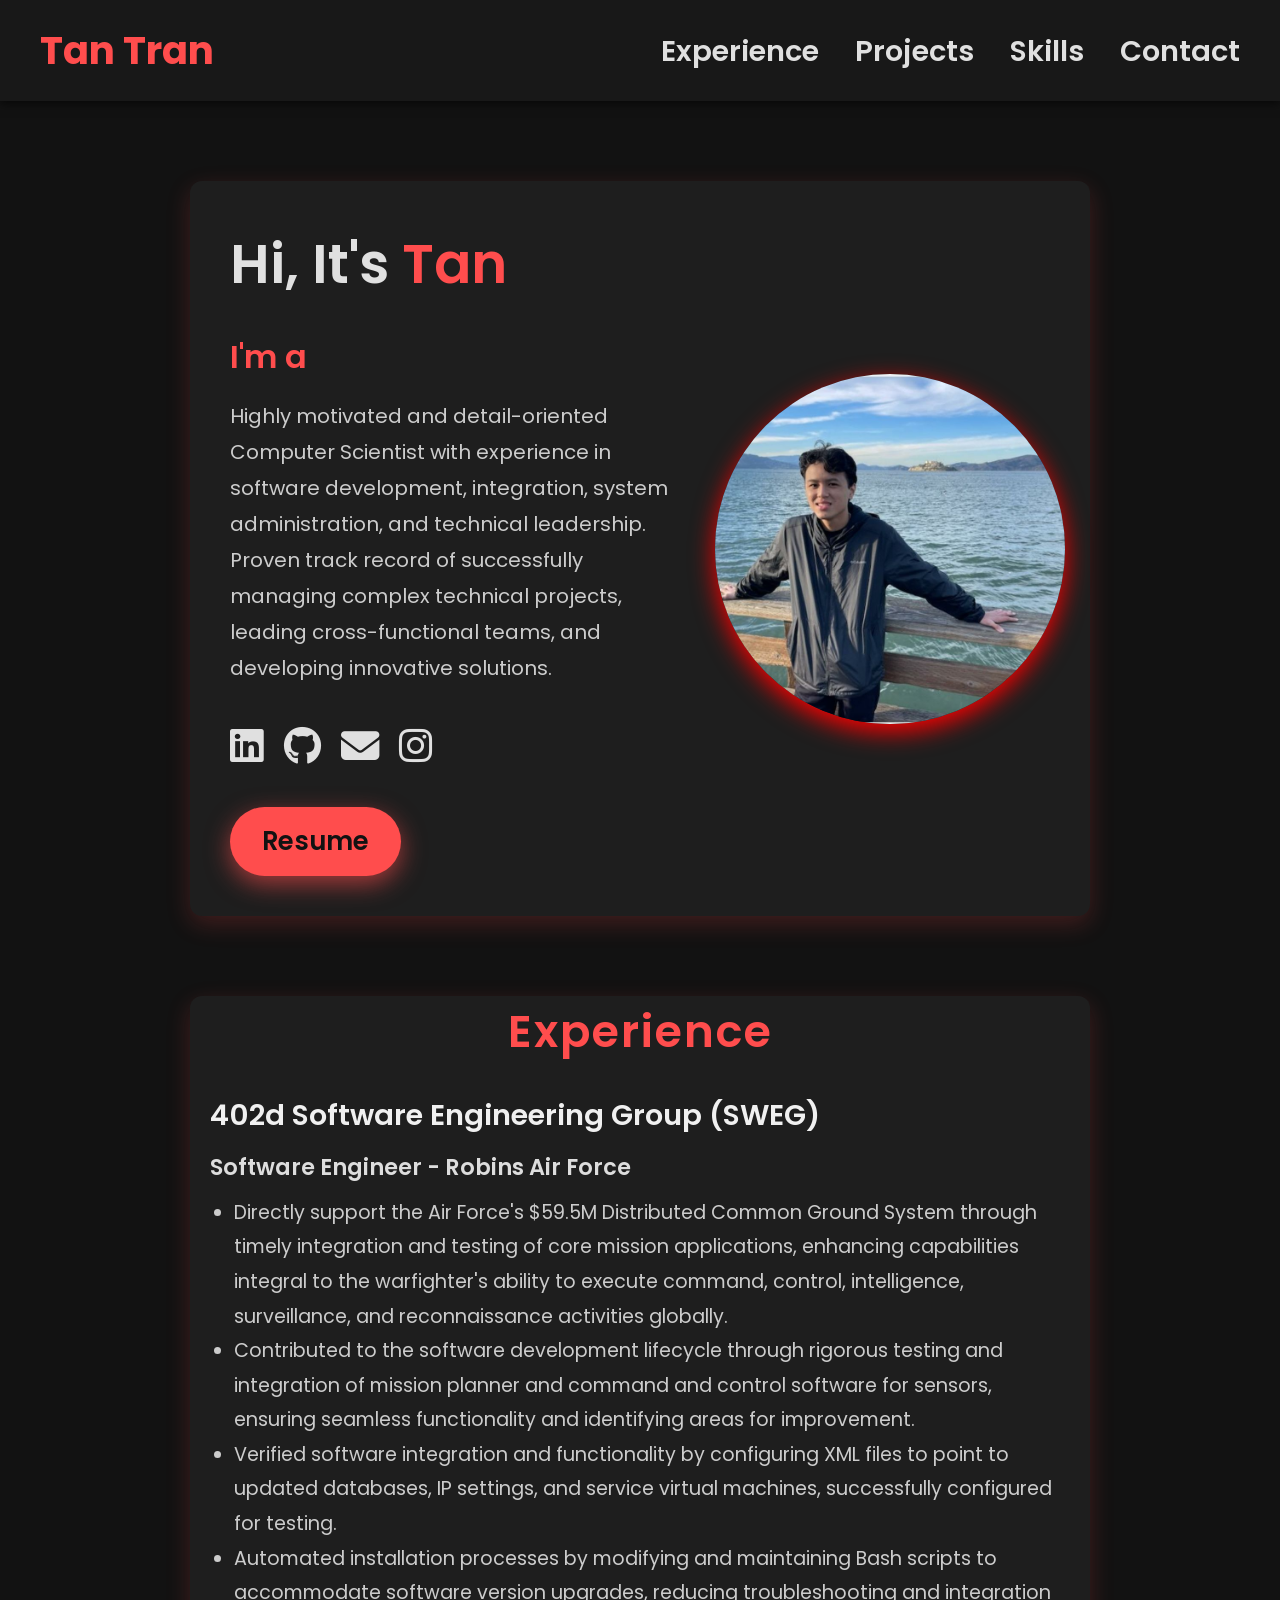
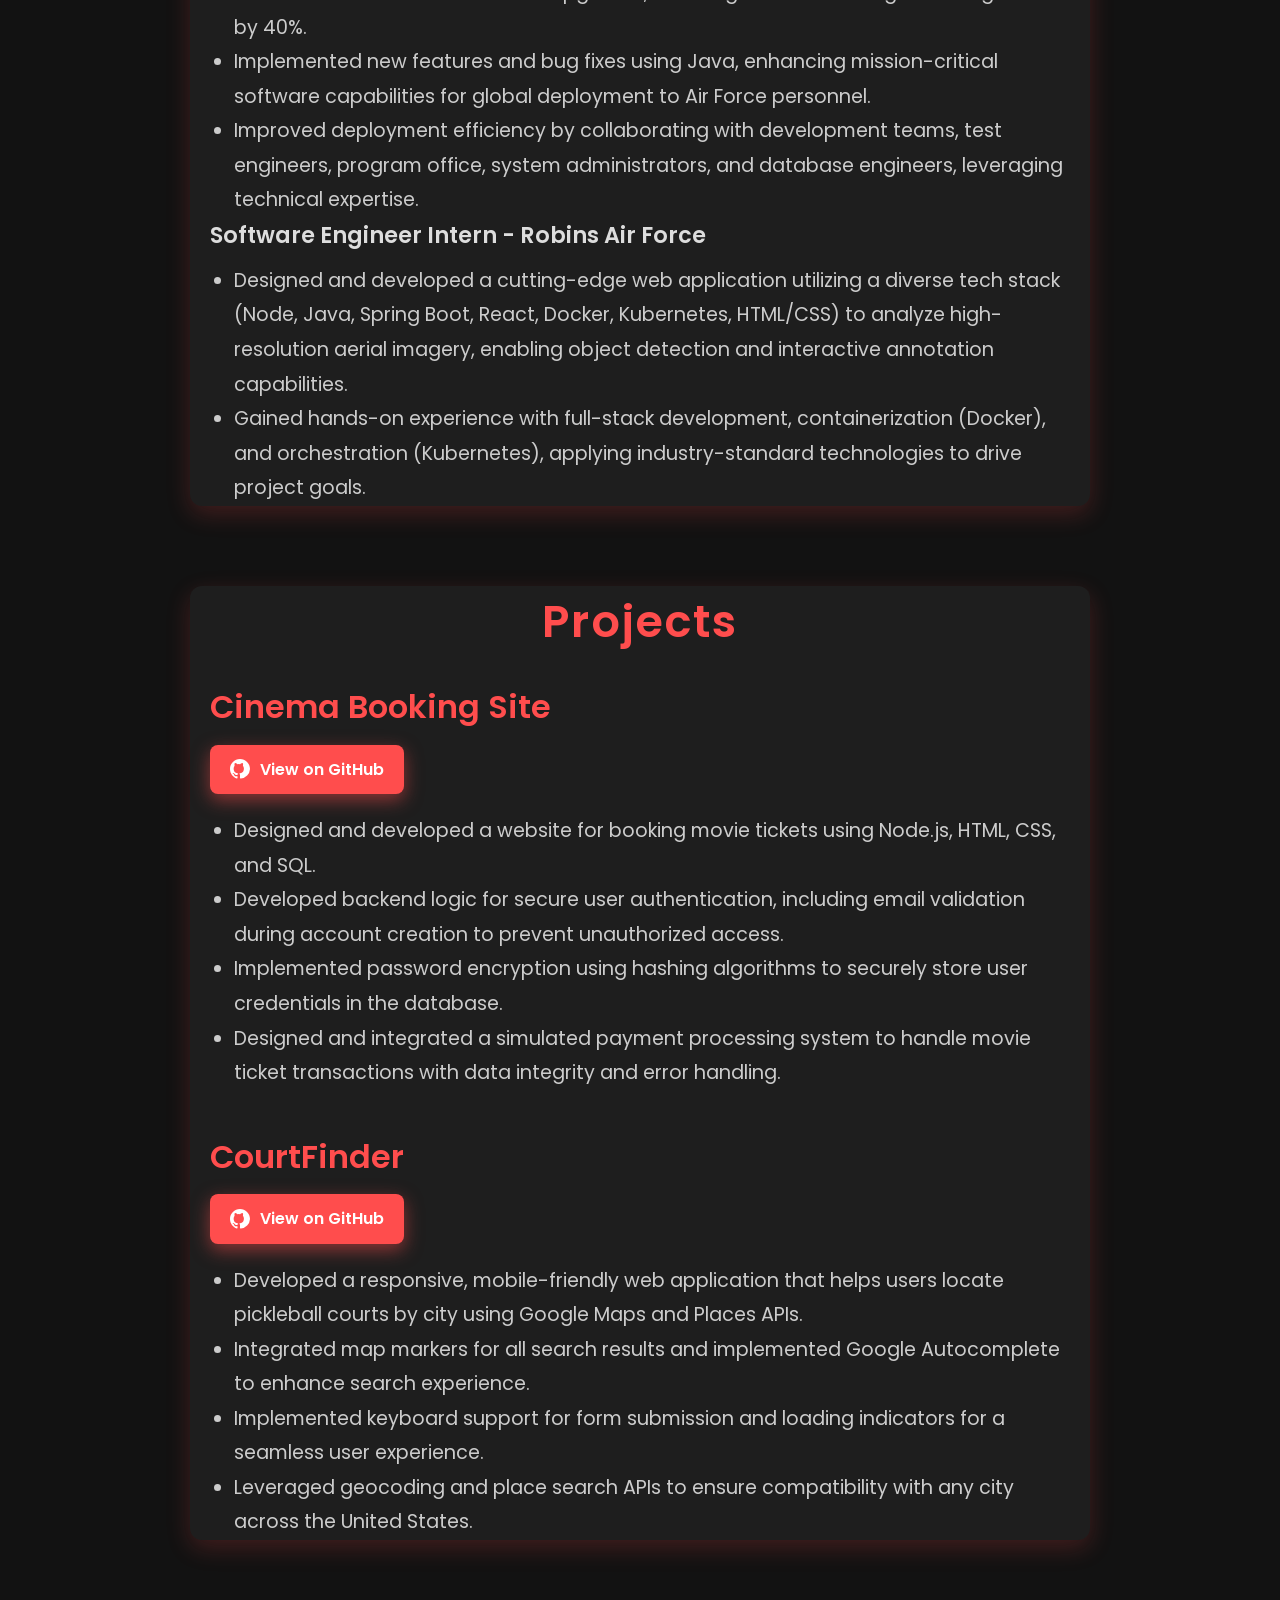
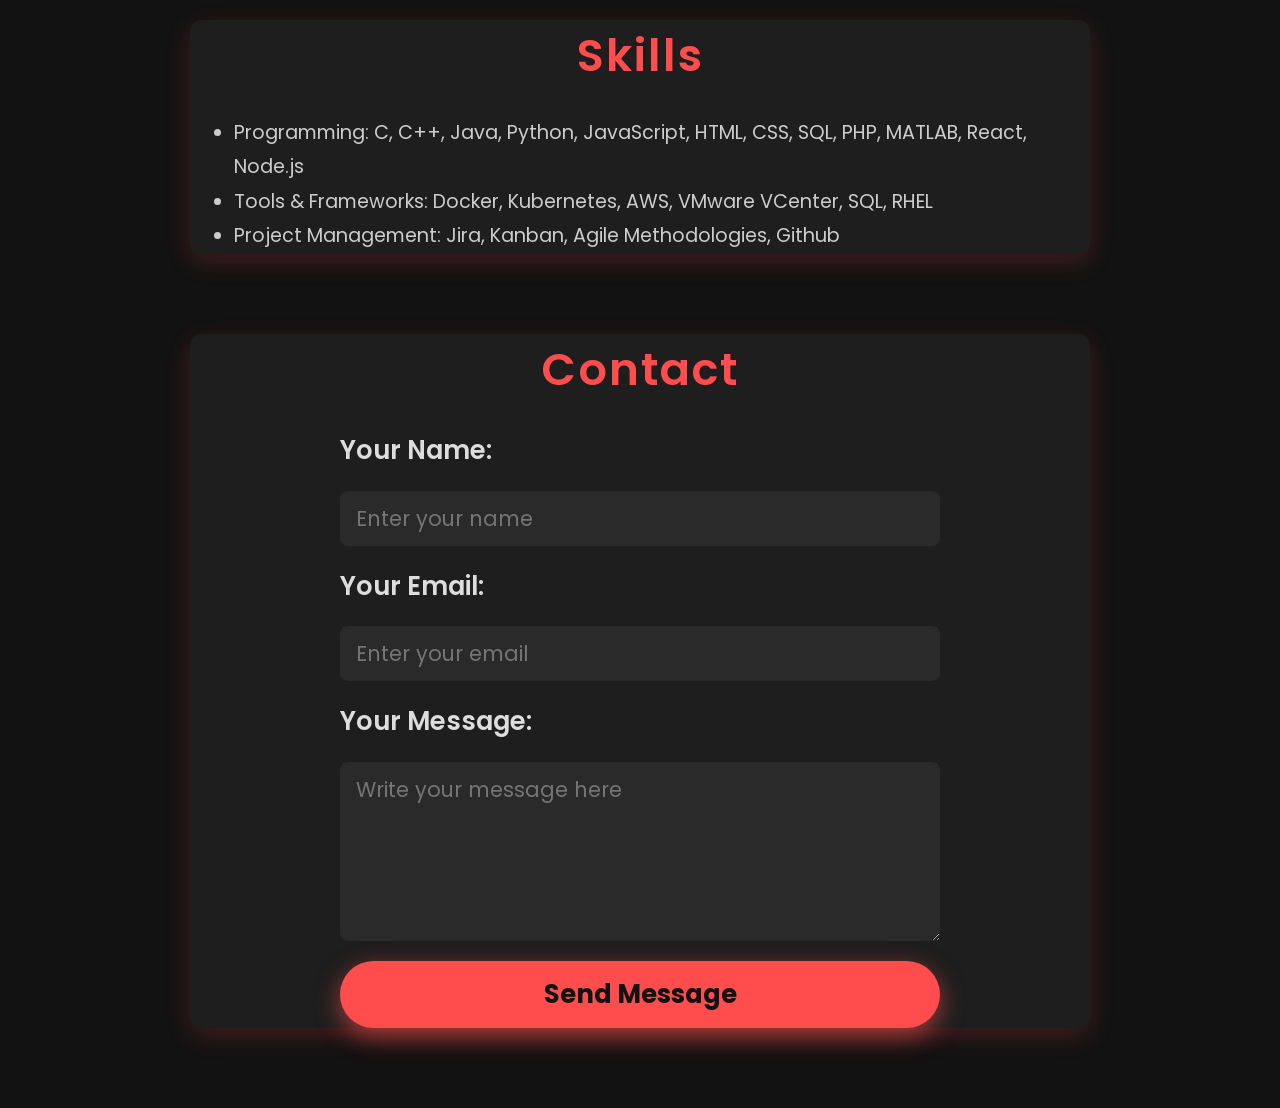
==== commit a320b239: "Updated portfolio site. Experience text change, and projects added courtFinder." ====
--- a/index.html
+++ b/index.html
@@ -71,8 +71,8 @@
   <section id="experience" class="section">
     <div class="container">
       <h2>Experience</h2>
-      <h4>402d Software Engineering Group (SWEG), Robins Air Force Base</h4>
-      <h5>Software Engineer</h5>
+      <h4>402d Software Engineering Group (SWEG)</h4>
+      <h5>Software Engineer - Robins Air Force</h5>
       <ul>
         <li>
           Directly support the Air Force's $59.5M Distributed Common Ground
@@ -109,7 +109,7 @@
         </li>
       </ul>
 
-      <h4>Software Engineer Intern</h4>
+      <h5>Software Engineer Intern - Robins Air Force</h5>
       <ul>
         <li>
           Designed and developed a cutting-edge web application utilizing a
@@ -158,17 +158,43 @@
         >
         <ul>
           <li>Designed and developed a website for booking movie tickets using Node.js, HTML, CSS, and SQL.</li>
-          <li>Implemented user authentication and authorization for secure booking.</li>
-          <li>Developed a payment gateway integration for seamless transactions.</li>
+          <li>Developed backend logic for secure user authentication, including email validation during account creation to prevent unauthorized access.</li>
+          <li>Implemented password encryption using hashing algorithms to securely store user credentials in the database.</li>
+          <li>Designed and integrated a simulated payment processing system to handle movie ticket transactions with data integrity and error handling.</li>
         </ul>
       </div>
 
       <div class="project">
-        <h3>Poké-Dex Application</h3>
+        <h3>CourtFinder</h3>
+        <a
+          href="https://eightoo.github.io/courtFinder/"
+          target="_blank"
+          class="github-btn"
+          ><svg
+            class="github-icon"
+            xmlns="http://www.w3.org/2000/svg"
+            width="20"
+            height="20"
+            fill="currentColor"
+            viewBox="0 0 16 16"
+          >
+            <path
+              d="M8 0C3.58 0 0 3.58 0 8c0 3.54 2.29 6.53 5.47 7.59.4.07.55-.17.55-.38
+      0-.19-.01-.82-.01-1.49-2.01.37-2.53-.49-2.69-.94-.09-.23-.48-.94-.82-1.13-.28-.15-.68-.52
+      -.01-.53.63-.01 1.08.58 1.23.82.72 1.21 1.87.87 2.33.66.07-.52.28-.87.51-1.07-1.78-.2-3.64
+      -.89-3.64-3.95 0-.87.31-1.59.82-2.15-.08-.2-.36-1.02.08-2.12 0 0 .67-.21 2.2.82a7.62 7.62
+      0 012 0c1.53-1.04 2.2-.82 2.2-.82.44 1.1.16 1.92.08 2.12.51.56.82 1.27.82 2.15 0 3.07-1.87
+      3.75-3.65 3.95.29.25.54.73.54 1.48 0 1.07-.01 1.93-.01 2.2 0 .21.15.46.55.38A8.013 8.013 0 0016
+      8c0-4.42-3.58-8-8-8z"
+            />
+          </svg>
+          View on GitHub</a
+        >
         <ul>
-          <li>Developed a Java-based application that fetches Pokémon data and the average price of the card.</li>
-          <li>Utilized APIs to retrieve data and implemented data caching for improved performance.</li>
-          <li>Designed a user-friendly interface for easy navigation and search functionality.</li>
+          <li>Developed a responsive, mobile-friendly web application that helps users locate pickleball courts by city using Google Maps and Places APIs.</li>
+          <li>Integrated map markers for all search results and implemented Google Autocomplete to enhance search experience.</li>
+          <li>Implemented keyboard support for form submission and loading indicators for a seamless user experience.</li>
+          <li>Leveraged geocoding and place search APIs to ensure compatibility with any city across the United States.</li>
         </ul>
       </div>
     </div>
--- a/style.css
+++ b/style.css
@@ -6,6 +6,10 @@
   padding: 0;
   box-sizing: border-box;
   font-family: 'Poppins', sans-serif;
+}
+
+html {
+  scroll-padding-top: 150px; /* adjust to match your navbar height */
 }
 
 body {
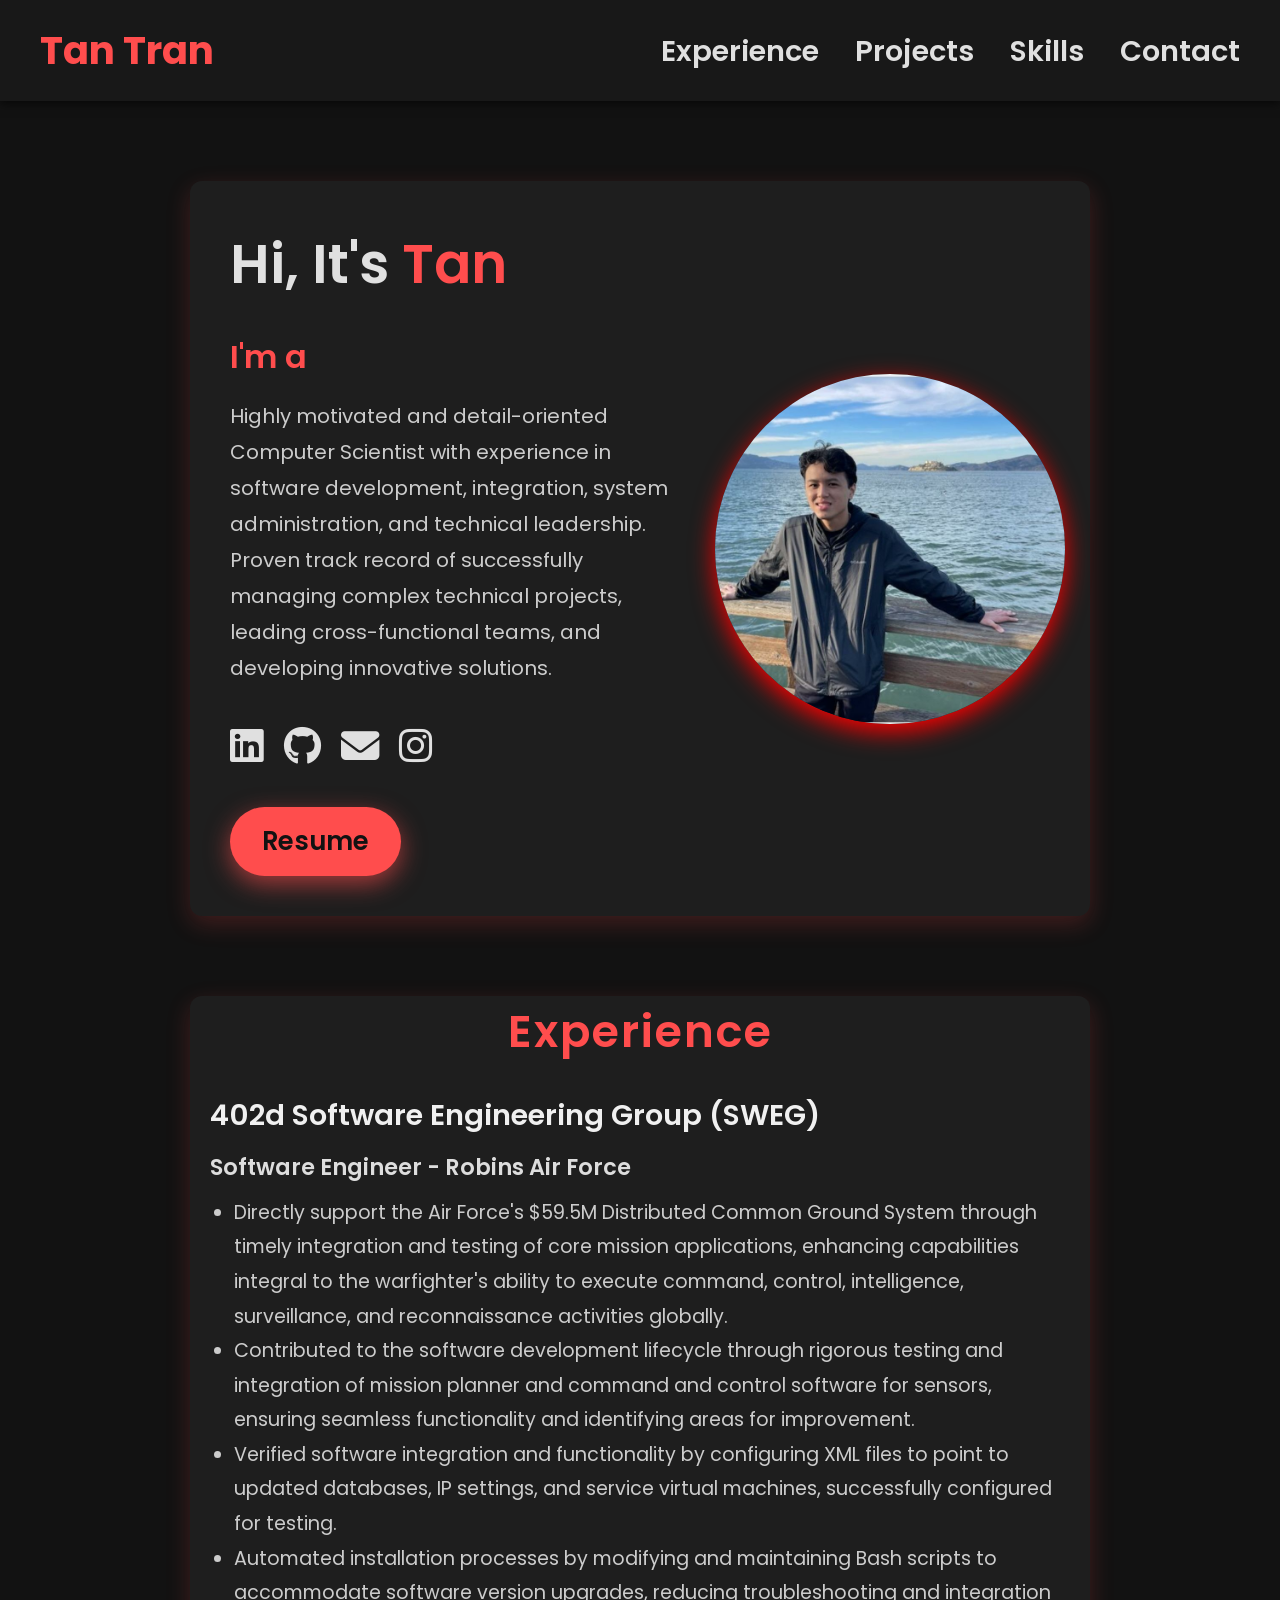
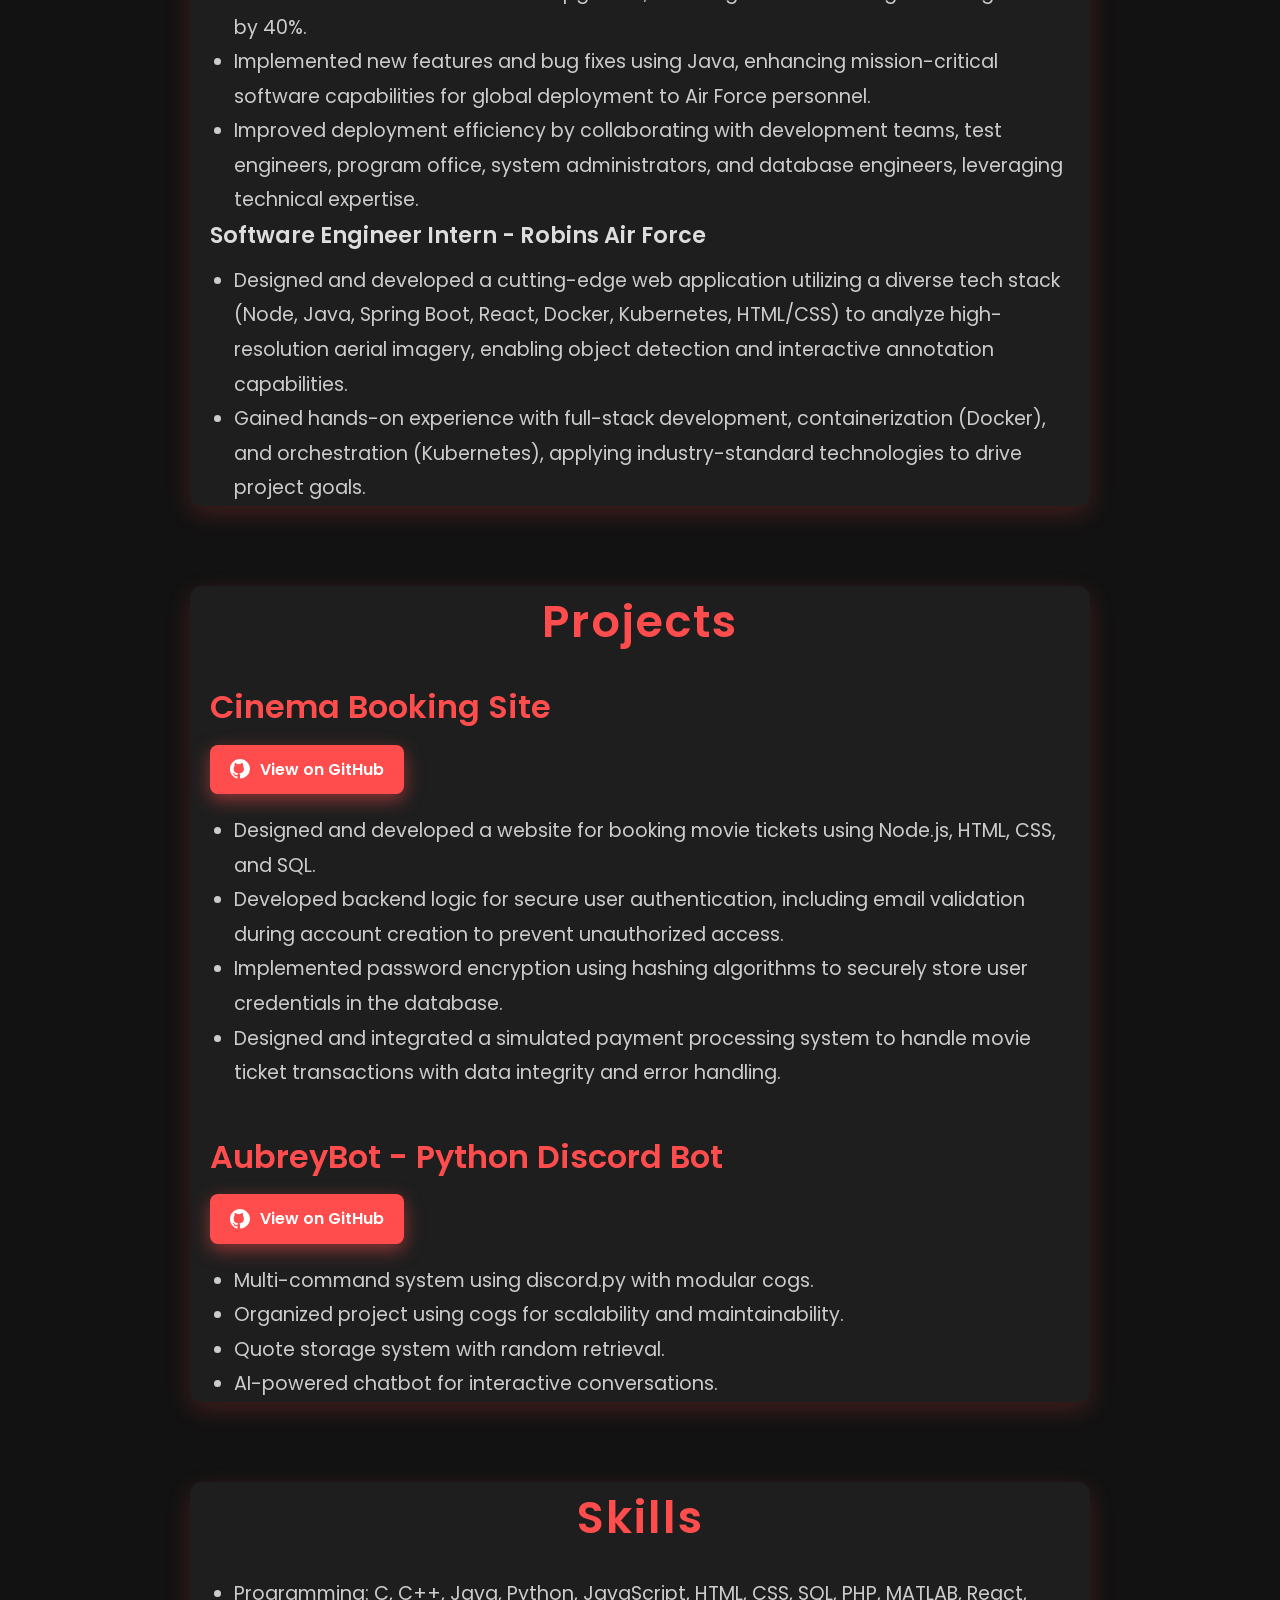
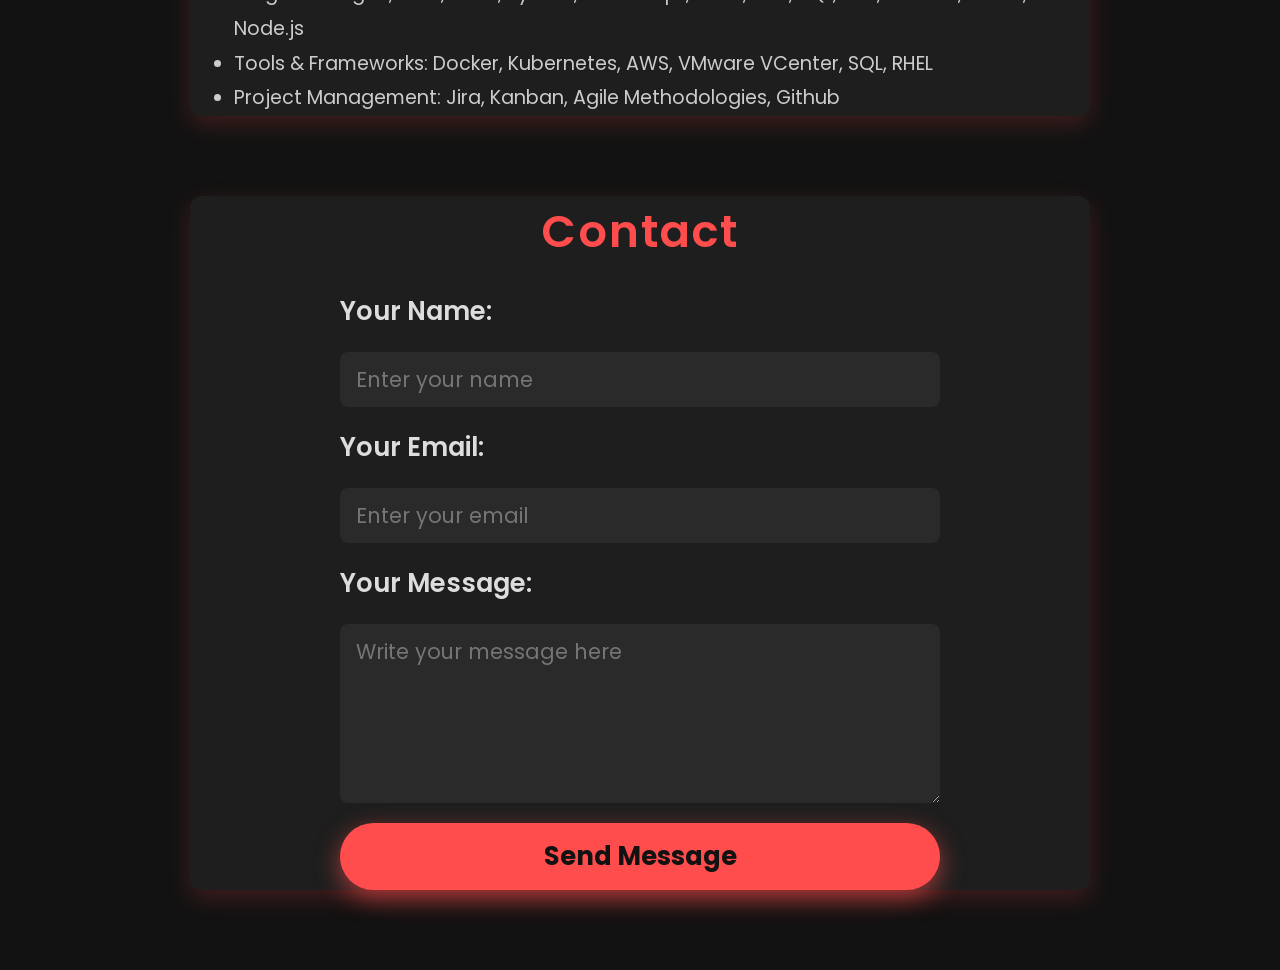
==== commit 30f01d0f: "Updated resume with aubreyBot and removed courtFinder" ====
--- a/index.html
+++ b/index.html
@@ -165,9 +165,9 @@
       </div>
 
       <div class="project">
-        <h3>CourtFinder</h3>
+        <h3>AubreyBot - Python Discord Bot</h3>
         <a
-          href="https://eightoo.github.io/courtFinder/"
+          href="https://github.com/Eightoo/aubreyBot/tree/main"
           target="_blank"
           class="github-btn"
           ><svg
@@ -191,10 +191,10 @@
           View on GitHub</a
         >
         <ul>
-          <li>Developed a responsive, mobile-friendly web application that helps users locate pickleball courts by city using Google Maps and Places APIs.</li>
-          <li>Integrated map markers for all search results and implemented Google Autocomplete to enhance search experience.</li>
-          <li>Implemented keyboard support for form submission and loading indicators for a seamless user experience.</li>
-          <li>Leveraged geocoding and place search APIs to ensure compatibility with any city across the United States.</li>
+          <li>Multi-command system using discord.py with modular cogs.</li>
+          <li>Organized project using cogs for scalability and maintainability.</li>
+          <li>Quote storage system with random retrieval.</li>
+          <li>AI-powered chatbot for interactive conversations.</li>
         </ul>
       </div>
     </div>
